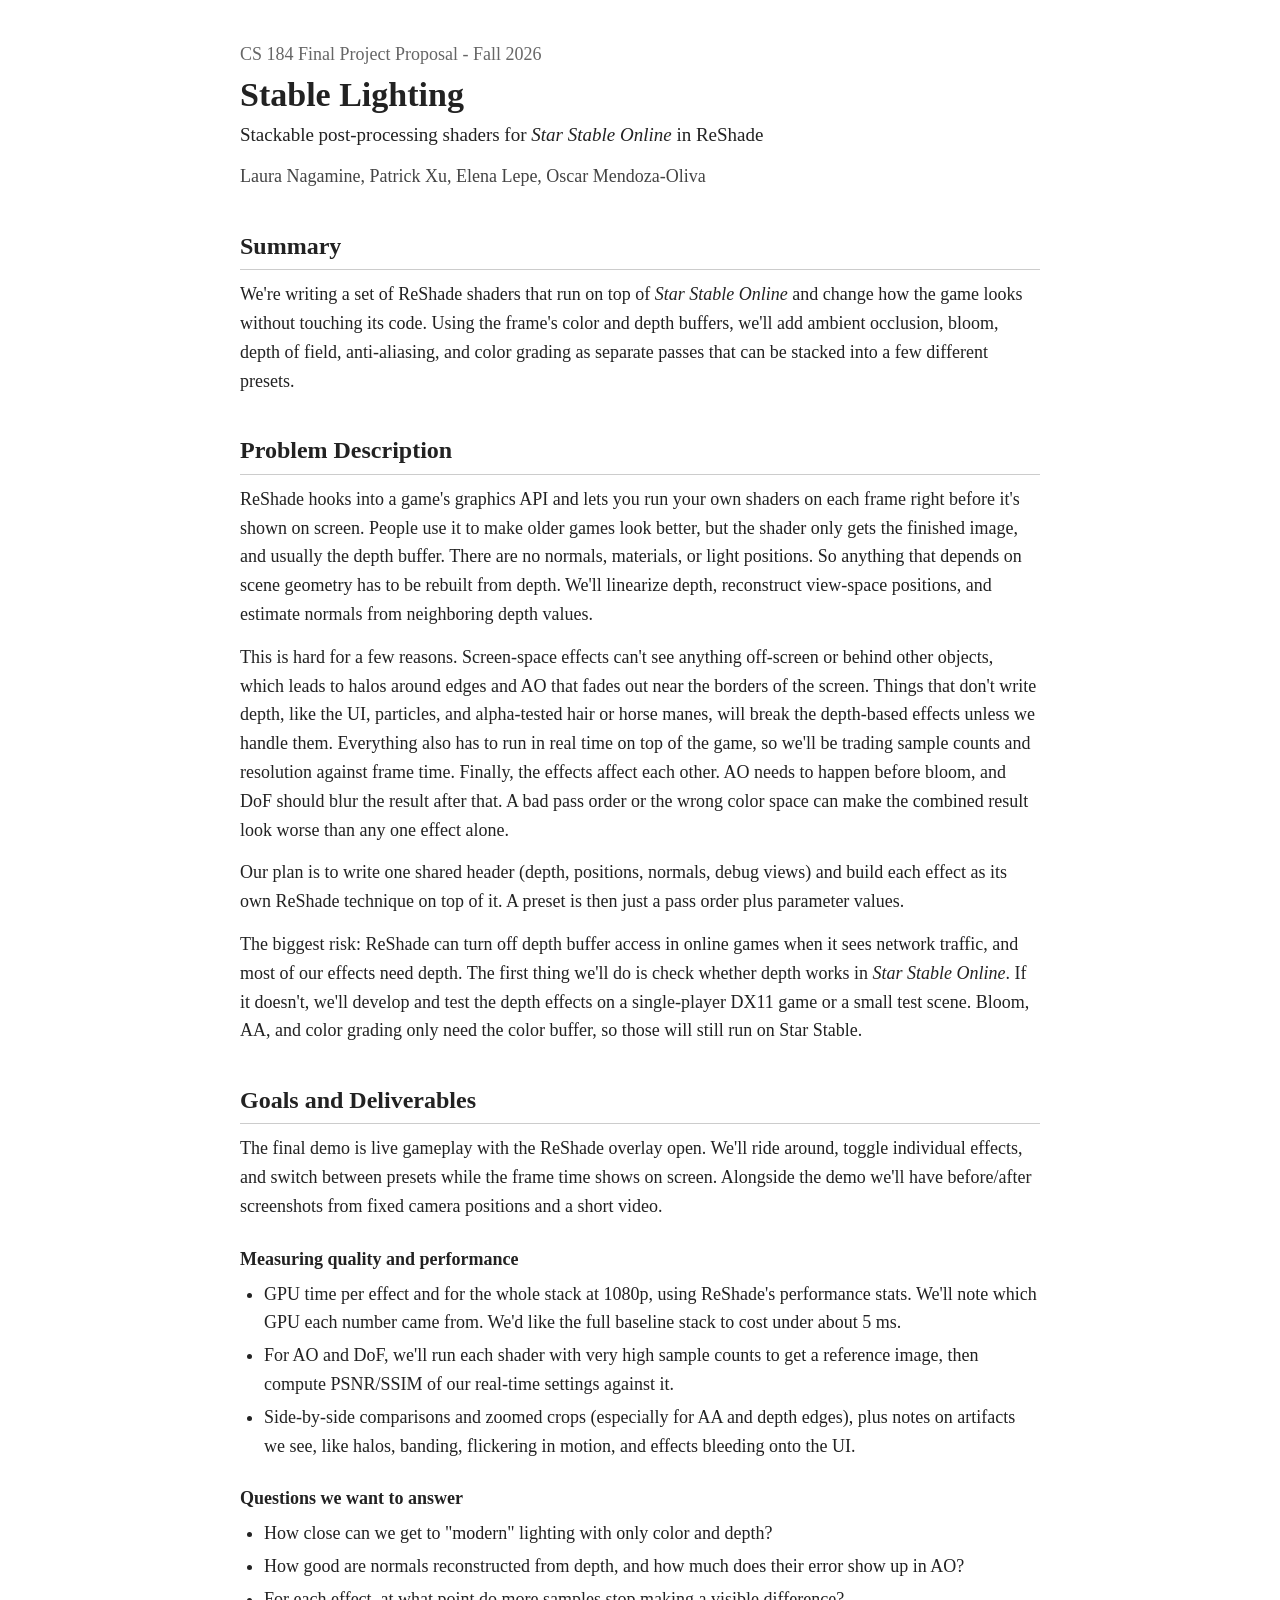
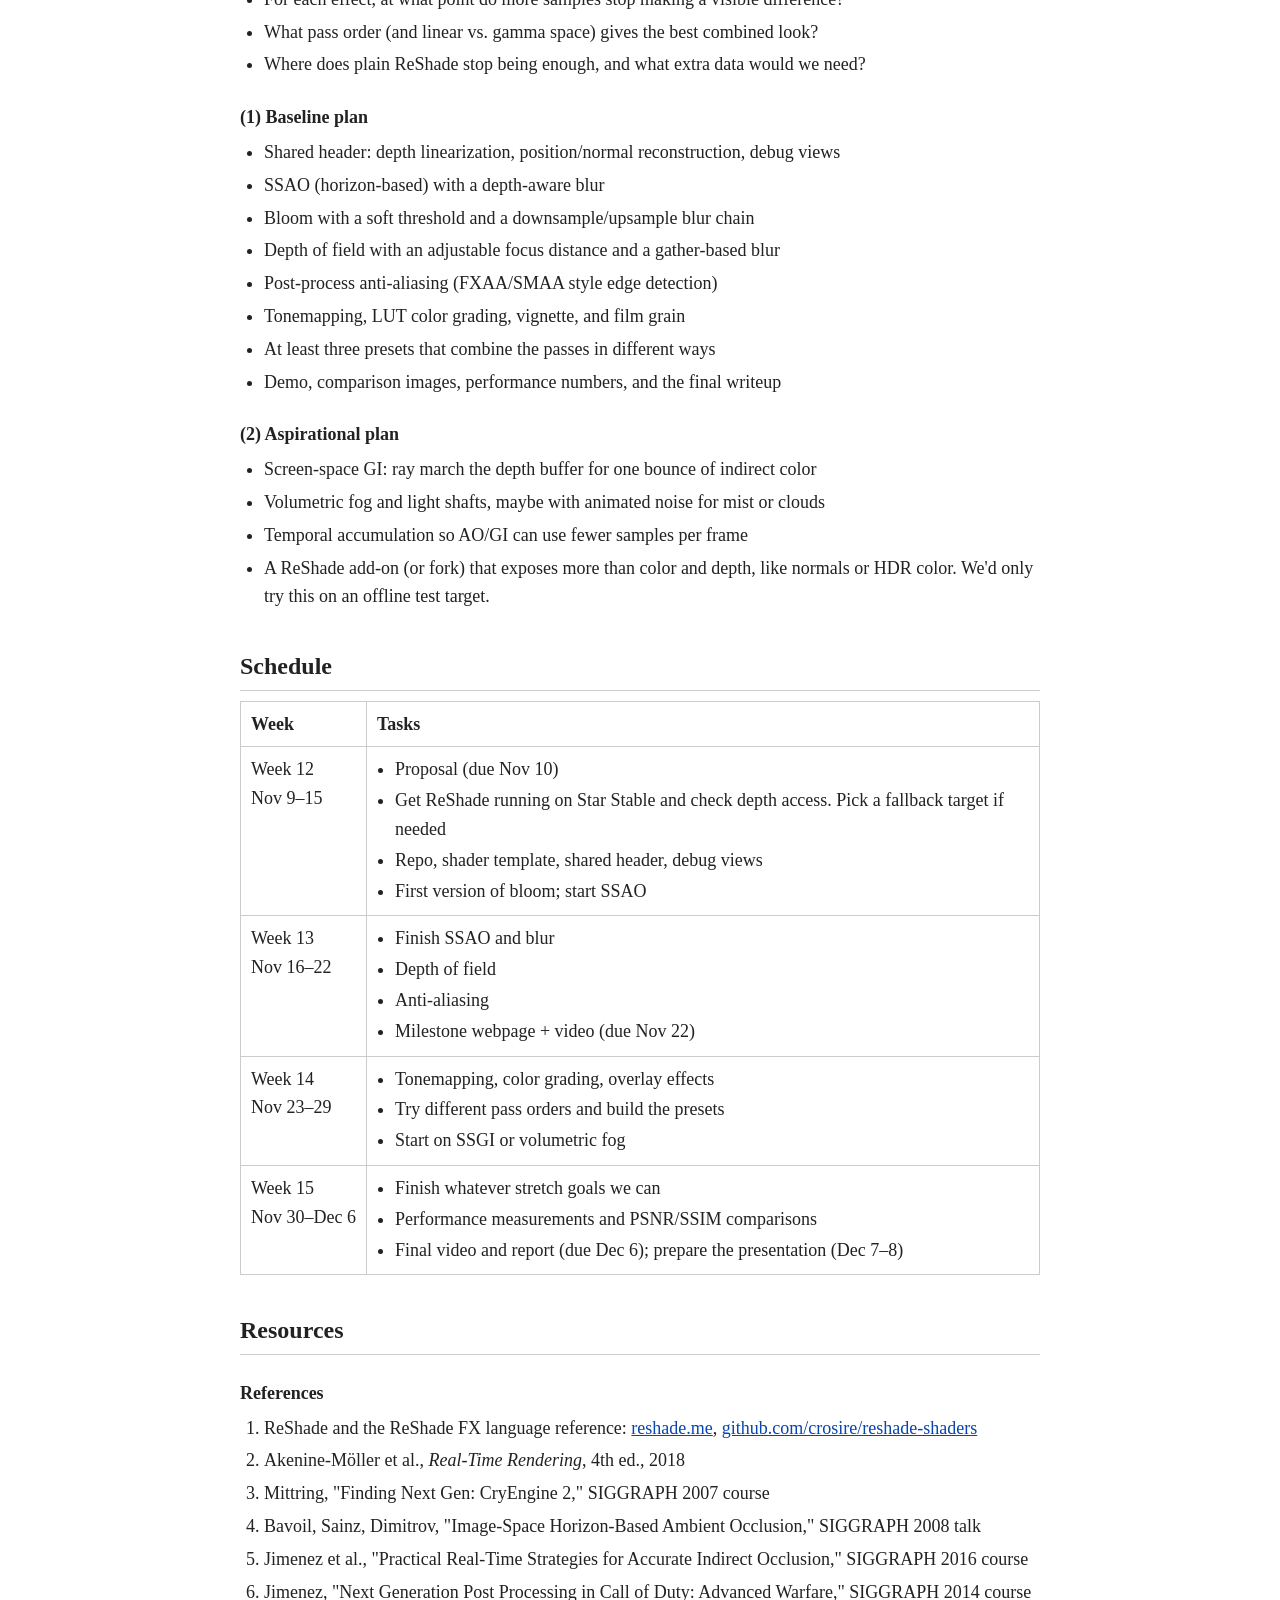
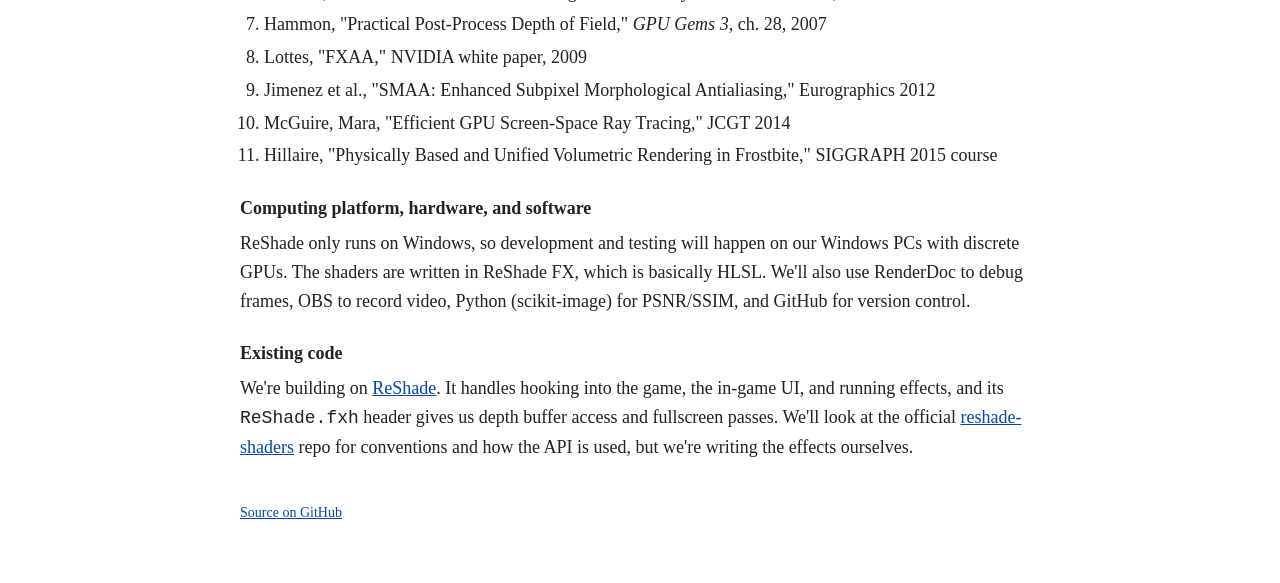
==== index.html @ 82428695 "fix: schedule" ====
<!DOCTYPE html>
<html lang="en">
  <head>
    <meta charset="utf-8" />
    <meta name="viewport" content="width=device-width, initial-scale=1" />
    <meta name="description" content="CS 184 final project proposal: post-processing shaders for Star Stable Online in ReShade." />
    <title>Stable Lighting · CS 184 Final Project Proposal</title>
    <link rel="stylesheet" href="css/style.css" />
  </head>
  <body>
    <div class="page">
      <header>
        <p class="course">CS 184 Final Project Proposal - Fall 2026</p>
        <h1>Stable Lighting</h1>
        <p class="full-title">Stackable post-processing shaders for <em>Star Stable Online</em> in ReShade</p>
        <p class="team">Laura Nagamine, Patrick Xu, Elena Lepe, Oscar Mendoza-Oliva</p>
      </header>

      <main>
        <h2 id="summary">Summary</h2>
        <p>
          We're writing a set of ReShade shaders that run on top of <em>Star Stable Online</em>
          and change how the game looks without touching its code. Using the frame's color and depth
          buffers, we'll add ambient occlusion, bloom, depth of field, anti-aliasing, and color
          grading as separate passes that can be stacked into a few different presets.
        </p>

        <h2 id="problem">Problem Description</h2>
        <p>
          ReShade hooks into a game's graphics API and lets you run your own shaders on each frame
          right before it's shown on screen. People use it to make older games look better, but
          the shader only gets the finished image, and usually the depth buffer. There are no normals,
          materials, or light positions. So anything that depends on scene geometry has to be
          rebuilt from depth. We'll linearize depth, reconstruct view-space positions, and
          estimate normals from neighboring depth values.
        </p>
        <p>
          This is hard for a few reasons. Screen-space effects can't see anything off-screen or
          behind other objects, which leads to halos around edges and AO that fades out near
          the borders of the screen. Things that don't write depth, like the UI, particles, and
          alpha-tested hair or horse manes, will break the depth-based effects unless we handle them.
          Everything also has to run in real time on top of the game, so we'll be trading sample
          counts and resolution against frame time. Finally, the effects affect each other. AO needs
          to happen before bloom, and DoF should blur the result after that. A bad pass order or
          the wrong color space can make the combined result look worse than any one effect alone.
        </p>
        <p>
          Our plan is to write one shared header (depth, positions, normals, debug views) and build
          each effect as its own ReShade technique on top of it. A preset is then just a pass
          order plus parameter values.
        </p>
        <p>
          The biggest risk: ReShade can turn off depth buffer access in online games when it sees
          network traffic, and most of our effects need depth. The first thing we'll do is check
          whether depth works in <em>Star Stable Online</em>. If it doesn't, we'll develop and test the
          depth effects on a single-player DX11 game or a small test scene. Bloom, AA, and color
          grading only need the color buffer, so those will still run on Star Stable.
        </p>

        <h2 id="goals">Goals and Deliverables</h2>
        <p>
          The final demo is live gameplay with the ReShade overlay open. We'll ride around, toggle
          individual effects, and switch between presets while the frame time shows on screen.
          Alongside the demo we'll have before/after screenshots from fixed camera positions and a
          short video.
        </p>

        <h3>Measuring quality and performance</h3>
        <ul>
          <li>
            GPU time per effect and for the whole stack at 1080p, using ReShade's performance
            stats. We'll note which GPU each number came from. We'd like the full baseline stack
            to cost under about 5 ms.
          </li>
          <li>
            For AO and DoF, we'll run each shader with very high sample counts to get a reference
            image, then compute PSNR/SSIM of our real-time settings against it.
          </li>
          <li>
            Side-by-side comparisons and zoomed crops (especially for AA and depth edges), plus
            notes on artifacts we see, like halos, banding, flickering in motion, and effects
            bleeding onto the UI.
          </li>
        </ul>

        <h3>Questions we want to answer</h3>
        <ul>
          <li>How close can we get to "modern" lighting with only color and depth?</li>
          <li>How good are normals reconstructed from depth, and how much does their error show up in AO?</li>
          <li>For each effect, at what point do more samples stop making a visible difference?</li>
          <li>What pass order (and linear vs. gamma space) gives the best combined look?</li>
          <li>Where does plain ReShade stop being enough, and what extra data would we need?</li>
        </ul>

        <h3>(1) Baseline plan</h3>
        <ul>
          <li>Shared header: depth linearization, position/normal reconstruction, debug views</li>
          <li>SSAO (horizon-based) with a depth-aware blur</li>
          <li>Bloom with a soft threshold and a downsample/upsample blur chain</li>
          <li>Depth of field with an adjustable focus distance and a gather-based blur</li>
          <li>Post-process anti-aliasing (FXAA/SMAA style edge detection)</li>
          <li>Tonemapping, LUT color grading, vignette, and film grain</li>
          <li>At least three presets that combine the passes in different ways</li>
          <li>Demo, comparison images, performance numbers, and the final writeup</li>
        </ul>

        <h3>(2) Aspirational plan</h3>
        <ul>
          <li>Screen-space GI: ray march the depth buffer for one bounce of indirect color</li>
          <li>Volumetric fog and light shafts, maybe with animated noise for mist or clouds</li>
          <li>Temporal accumulation so AO/GI can use fewer samples per frame</li>
          <li>
            A ReShade add-on (or fork) that exposes more than color and depth, like normals or HDR
            color. We'd only try this on an offline test target.
          </li>
        </ul>

        <h2 id="schedule">Schedule</h2>
        <table>
          <thead>
            <tr>
              <th>Week</th>
              <th>Tasks</th>
            </tr>
          </thead>
          <tbody>
            <tr>
              <td>Week 12<br />Nov 9–15</td>
              <td>
                <ul>
                  <li>Proposal (due Nov 10)</li>
                  <li>Get ReShade running on Star Stable and check depth access. Pick a fallback target if needed</li>
                  <li>Repo, shader template, shared header, debug views</li>
                  <li>First version of bloom; start SSAO</li>
                </ul>
              </td>
            </tr>
            <tr>
              <td>Week 13<br />Nov 16–22</td>
              <td>
                <ul>
                  <li>Finish SSAO and blur</li>
                  <li>Depth of field</li>
                  <li>Anti-aliasing</li>
                  <li>Milestone webpage + video (due Nov 22)</li>
                </ul>
              </td>
            </tr>
            <tr>
              <td>Week 14<br />Nov 23–29</td>
              <td>
                <ul>
                  <li>Tonemapping, color grading, overlay effects</li>
                  <li>Try different pass orders and build the presets</li>
                  <li>Start on SSGI or volumetric fog</li>
                </ul>
              </td>
            </tr>
            <tr>
              <td>Week 15<br />Nov 30–Dec 6</td>
              <td>
                <ul>
                  <li>Finish whatever stretch goals we can</li>
                  <li>Performance measurements and PSNR/SSIM comparisons</li>
                  <li>Final video and report (due Dec 6); prepare the presentation (Dec 7–8)</li>
                </ul>
              </td>
            </tr>
          </tbody>
        </table>

        <h2 id="resources">Resources</h2>

        <h3>References</h3>
        <ol class="references">
          <li>
            ReShade and the ReShade FX language reference:
            <a href="https://reshade.me">reshade.me</a>,
            <a href="https://github.com/crosire/reshade-shaders/blob/slim/REFERENCE.md">github.com/crosire/reshade-shaders</a>
          </li>
          <li>Akenine-Möller et al., <em>Real-Time Rendering</em>, 4th ed., 2018</li>
          <li>Mittring, "Finding Next Gen: CryEngine 2," SIGGRAPH 2007 course</li>
          <li>Bavoil, Sainz, Dimitrov, "Image-Space Horizon-Based Ambient Occlusion," SIGGRAPH 2008 talk</li>
          <li>Jimenez et al., "Practical Real-Time Strategies for Accurate Indirect Occlusion," SIGGRAPH 2016 course</li>
          <li>Jimenez, "Next Generation Post Processing in Call of Duty: Advanced Warfare," SIGGRAPH 2014 course</li>
          <li>Hammon, "Practical Post-Process Depth of Field," <em>GPU Gems 3</em>, ch. 28, 2007</li>
          <li>Lottes, "FXAA," NVIDIA white paper, 2009</li>
          <li>Jimenez et al., "SMAA: Enhanced Subpixel Morphological Antialiasing," Eurographics 2012</li>
          <li>McGuire, Mara, "Efficient GPU Screen-Space Ray Tracing," JCGT 2014</li>
          <li>Hillaire, "Physically Based and Unified Volumetric Rendering in Frostbite," SIGGRAPH 2015 course</li>
        </ol>

        <h3>Computing platform, hardware, and software</h3>
        <p>
          ReShade only runs on Windows, so development and testing will happen on our Windows
          PCs with discrete GPUs. The shaders are written in ReShade FX, which is basically
          HLSL. We'll also use RenderDoc to debug frames, OBS to record video, Python
          (scikit-image) for PSNR/SSIM, and GitHub for version control.
        </p>

        <h3>Existing code</h3>
        <p>
          We're building on <a href="https://github.com/crosire/reshade">ReShade</a>. It handles
          hooking into the game, the in-game UI, and running effects, and its
          <code>ReShade.fxh</code> header gives us depth buffer access and fullscreen passes. We'll
          look at the official <a href="https://github.com/crosire/reshade-shaders">reshade-shaders</a>
          repo for conventions and how the API is used, but we're writing the effects ourselves.
        </p>
      </main>

      <footer>
        <a href="https://github.com/paxin1/cs184-final-project">Source on GitHub</a>
      </footer>
    </div>
  </body>
</html>
---- css/style.css ----
body {
  margin: 0;
  background: #fff;
  color: #222;
  font-family: "Times New Roman", Times, "Liberation Serif", serif;
  font-size: 18px;
  line-height: 1.6;
}

.page {
  max-width: 800px;
  margin: 0 auto;
  padding: 40px 20px 60px;
}

a {
  color: #0645ad;
}

header {
  margin-bottom: 10px;
}

.course {
  margin: 0;
  color: #666;
}

h1 {
  margin: 6px 0 0;
  font-size: 34px;
  line-height: 1.2;
}

.full-title {
  margin: 4px 0 0;
  font-size: 19px;
}

.team {
  margin: 12px 0 0;
  color: #444;
}

h2 {
  margin: 36px 0 10px;
  padding-bottom: 4px;
  border-bottom: 1px solid #ccc;
  font-size: 24px;
}

h3 {
  margin: 24px 0 6px;
  font-size: 18px;
}

p {
  margin: 0 0 14px;
}

ul,
ol {
  margin: 0 0 14px;
  padding-left: 24px;
}

li {
  margin-bottom: 4px;
}

table {
  width: 100%;
  border-collapse: collapse;
  background: #fff;
}

th,
td {
  text-align: left;
  vertical-align: top;
  padding: 8px 10px;
  border: 1px solid #ccc;
  background: #fff;
}

td:first-child {
  white-space: nowrap;
}

td ul {
  margin: 0;
  padding-left: 18px;
}

td li {
  margin-bottom: 2px;
}

footer {
  margin-top: 40px;
  font-size: 14px;
}

@media print {
  .page {
    padding: 0;
    max-width: none;
  }

  h2 {
    break-after: avoid;
  }

  tr {
    break-inside: avoid;
  }
}
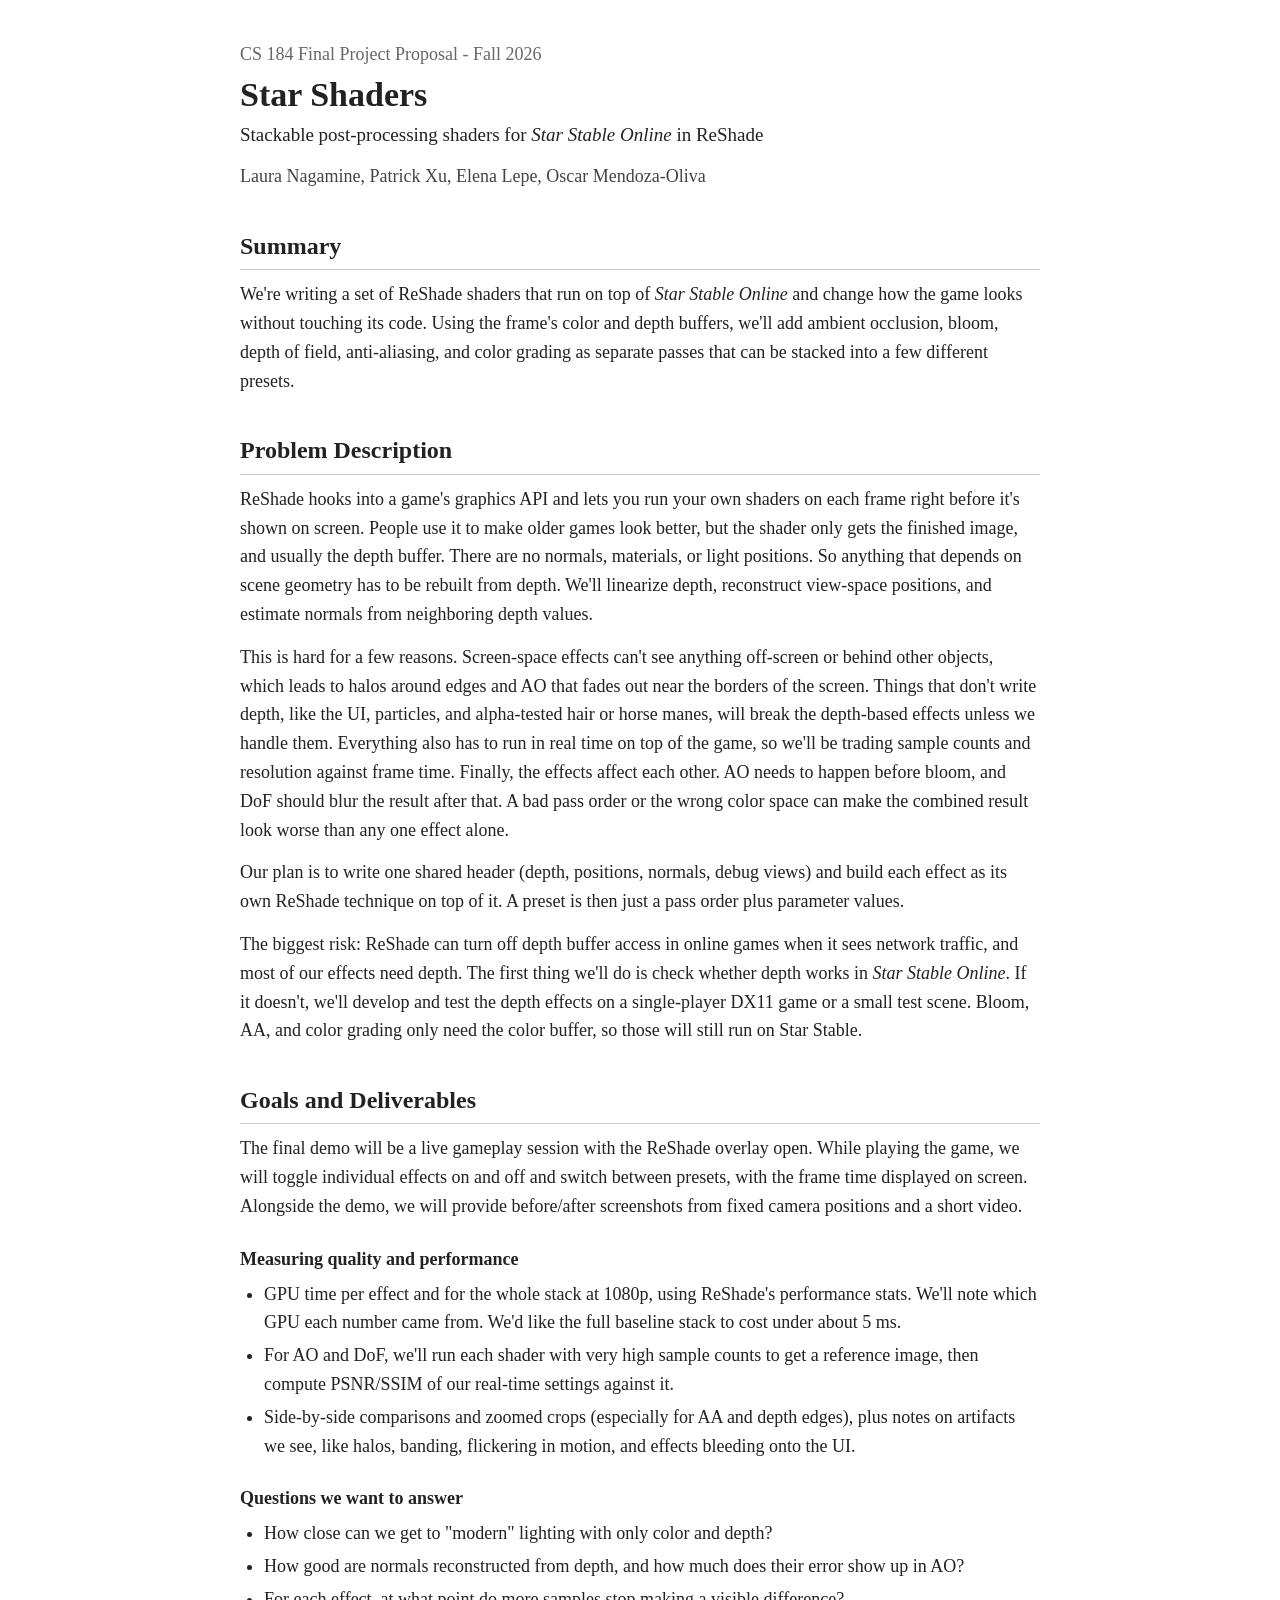
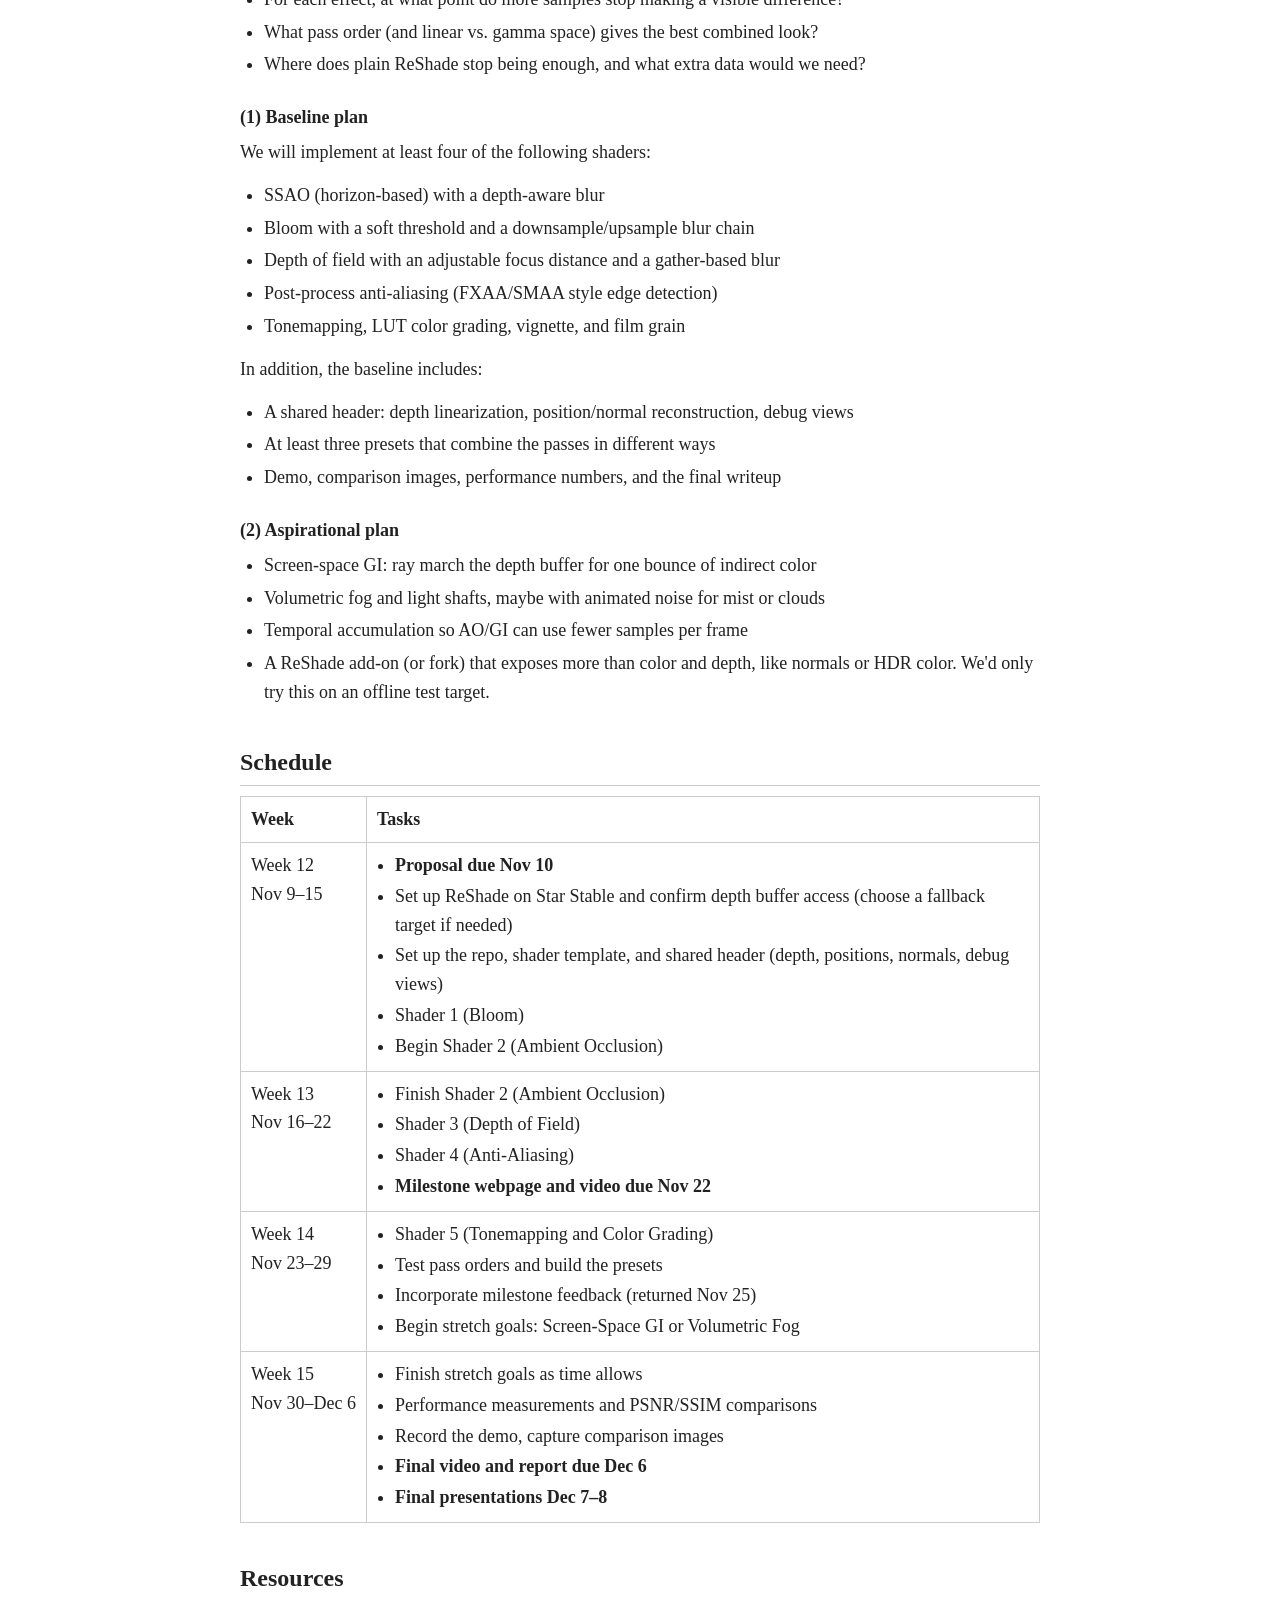
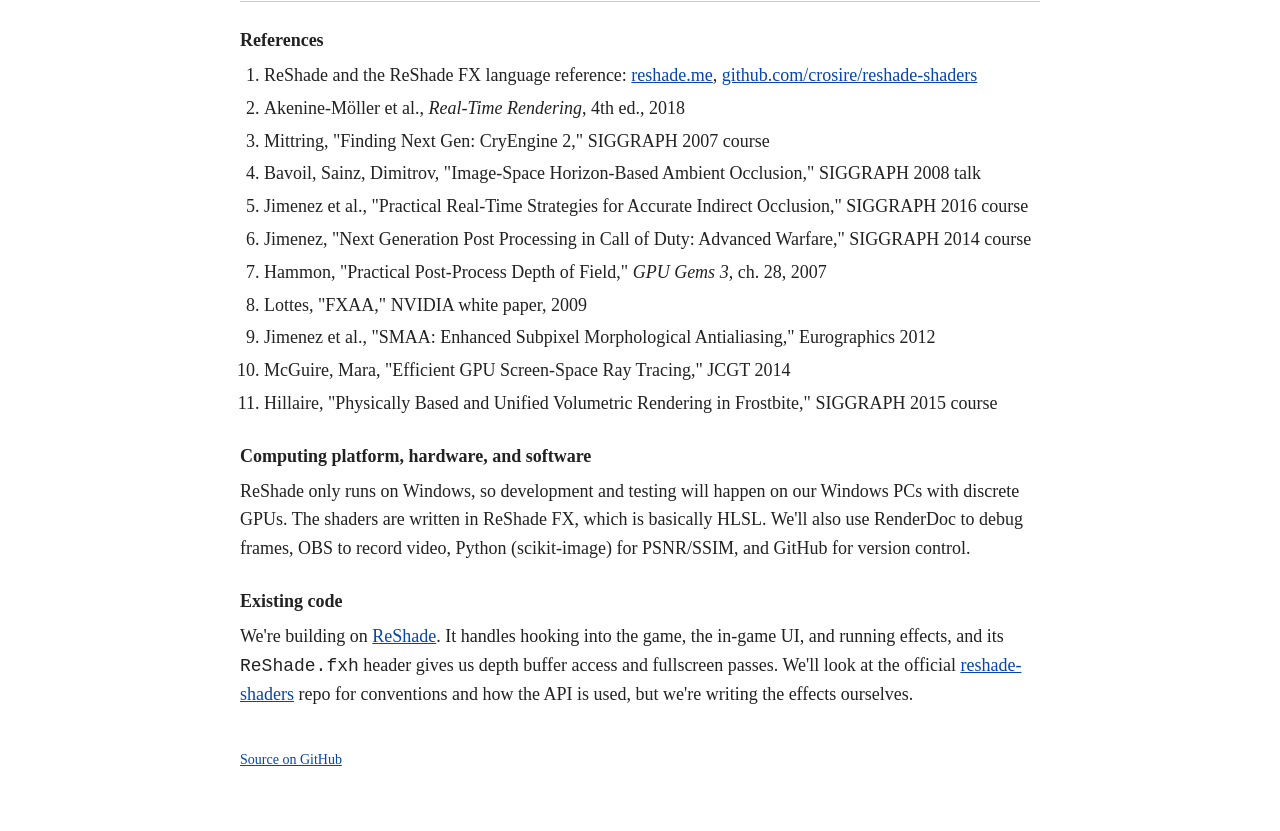
==== commit ee09cfc5: "fix: write up" ====
--- a/index.html
+++ b/index.html
@@ -4,14 +4,14 @@
     <meta charset="utf-8" />
     <meta name="viewport" content="width=device-width, initial-scale=1" />
     <meta name="description" content="CS 184 final project proposal: post-processing shaders for Star Stable Online in ReShade." />
-    <title>Stable Lighting · CS 184 Final Project Proposal</title>
+    <title>Star Shaders · CS 184 Final Project Proposal</title>
     <link rel="stylesheet" href="css/style.css" />
   </head>
   <body>
     <div class="page">
       <header>
         <p class="course">CS 184 Final Project Proposal - Fall 2026</p>
-        <h1>Stable Lighting</h1>
+        <h1>Star Shaders</h1>
         <p class="full-title">Stackable post-processing shaders for <em>Star Stable Online</em> in ReShade</p>
         <p class="team">Laura Nagamine, Patrick Xu, Elena Lepe, Oscar Mendoza-Oliva</p>
       </header>
@@ -59,10 +59,11 @@
 
         <h2 id="goals">Goals and Deliverables</h2>
         <p>
-          The final demo is live gameplay with the ReShade overlay open. We'll ride around, toggle
-          individual effects, and switch between presets while the frame time shows on screen.
-          Alongside the demo we'll have before/after screenshots from fixed camera positions and a
-          short video.
+          The final demo will be a live gameplay session with the ReShade overlay open. While
+          playing the game, we will toggle individual effects on and off and switch between
+          presets, with the frame time displayed on screen.
+          Alongside the demo, we will provide before/after screenshots from fixed camera positions
+          and a short video.
         </p>
 
         <h3>Measuring quality and performance</h3>
@@ -93,13 +94,17 @@
         </ul>
 
         <h3>(1) Baseline plan</h3>
-        <ul>
-          <li>Shared header: depth linearization, position/normal reconstruction, debug views</li>
+        <p>We will implement at least four of the following shaders:</p>
+        <ul>
           <li>SSAO (horizon-based) with a depth-aware blur</li>
           <li>Bloom with a soft threshold and a downsample/upsample blur chain</li>
           <li>Depth of field with an adjustable focus distance and a gather-based blur</li>
           <li>Post-process anti-aliasing (FXAA/SMAA style edge detection)</li>
           <li>Tonemapping, LUT color grading, vignette, and film grain</li>
+        </ul>
+        <p>In addition, the baseline includes:</p>
+        <ul>
+          <li>A shared header: depth linearization, position/normal reconstruction, debug views</li>
           <li>At least three presets that combine the passes in different ways</li>
           <li>Demo, comparison images, performance numbers, and the final writeup</li>
         </ul>
@@ -128,10 +133,11 @@
               <td>Week 12<br />Nov 9–15</td>
               <td>
                 <ul>
-                  <li>Proposal (due Nov 10)</li>
-                  <li>Get ReShade running on Star Stable and check depth access. Pick a fallback target if needed</li>
-                  <li>Repo, shader template, shared header, debug views</li>
-                  <li>First version of bloom; start SSAO</li>
+                  <li><strong>Proposal due Nov 10</strong></li>
+                  <li>Set up ReShade on Star Stable and confirm depth buffer access (choose a fallback target if needed)</li>
+                  <li>Set up the repo, shader template, and shared header (depth, positions, normals, debug views)</li>
+                  <li>Shader 1 (Bloom)</li>
+                  <li>Begin Shader 2 (Ambient Occlusion)</li>
                 </ul>
               </td>
             </tr>
@@ -139,10 +145,10 @@
               <td>Week 13<br />Nov 16–22</td>
               <td>
                 <ul>
-                  <li>Finish SSAO and blur</li>
-                  <li>Depth of field</li>
-                  <li>Anti-aliasing</li>
-                  <li>Milestone webpage + video (due Nov 22)</li>
+                  <li>Finish Shader 2 (Ambient Occlusion)</li>
+                  <li>Shader 3 (Depth of Field)</li>
+                  <li>Shader 4 (Anti-Aliasing)</li>
+                  <li><strong>Milestone webpage and video due Nov 22</strong></li>
                 </ul>
               </td>
             </tr>
@@ -150,9 +156,10 @@
               <td>Week 14<br />Nov 23–29</td>
               <td>
                 <ul>
-                  <li>Tonemapping, color grading, overlay effects</li>
-                  <li>Try different pass orders and build the presets</li>
-                  <li>Start on SSGI or volumetric fog</li>
+                  <li>Shader 5 (Tonemapping and Color Grading)</li>
+                  <li>Test pass orders and build the presets</li>
+                  <li>Incorporate milestone feedback (returned Nov 25)</li>
+                  <li>Begin stretch goals: Screen-Space GI or Volumetric Fog</li>
                 </ul>
               </td>
             </tr>
@@ -160,9 +167,11 @@
               <td>Week 15<br />Nov 30–Dec 6</td>
               <td>
                 <ul>
-                  <li>Finish whatever stretch goals we can</li>
+                  <li>Finish stretch goals as time allows</li>
                   <li>Performance measurements and PSNR/SSIM comparisons</li>
-                  <li>Final video and report (due Dec 6); prepare the presentation (Dec 7–8)</li>
+                  <li>Record the demo, capture comparison images</li>
+                  <li><strong>Final video and report due Dec 6</strong></li>
+                  <li><strong>Final presentations Dec 7–8</strong></li>
                 </ul>
               </td>
             </tr>
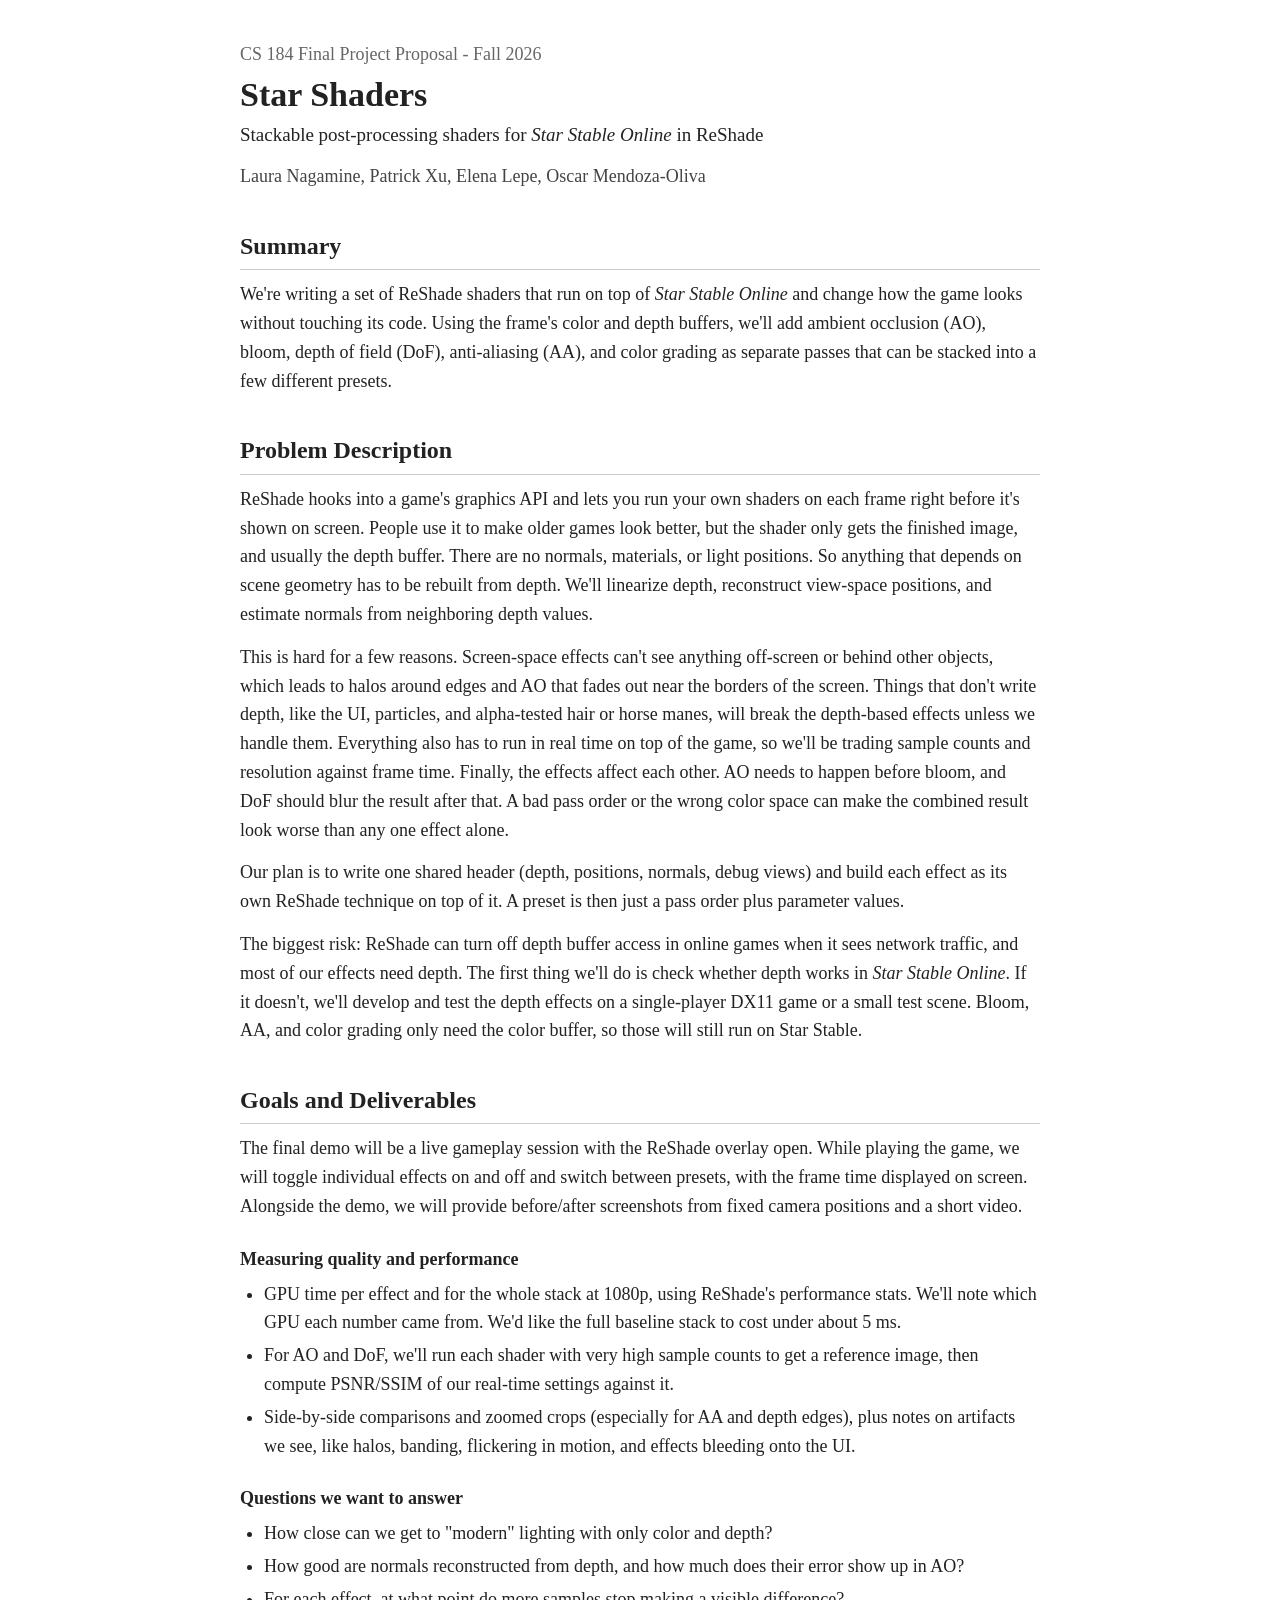
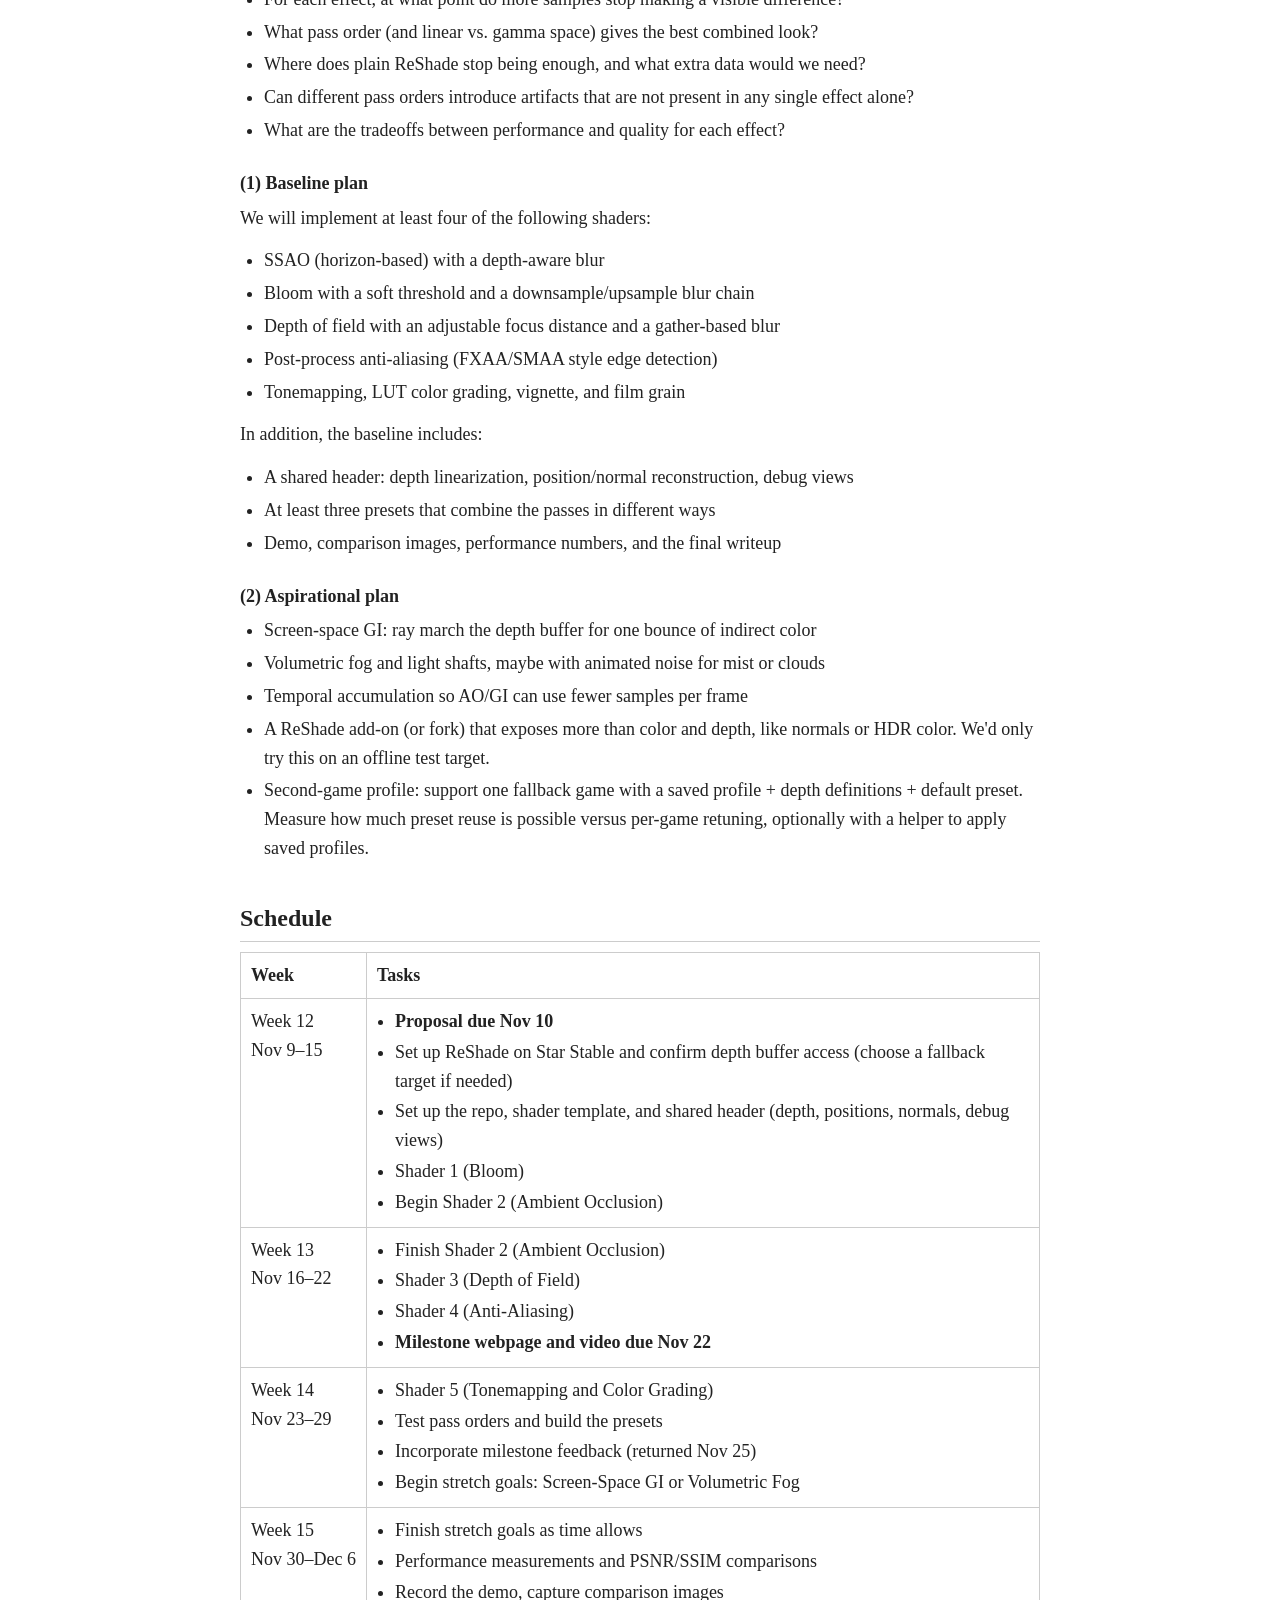
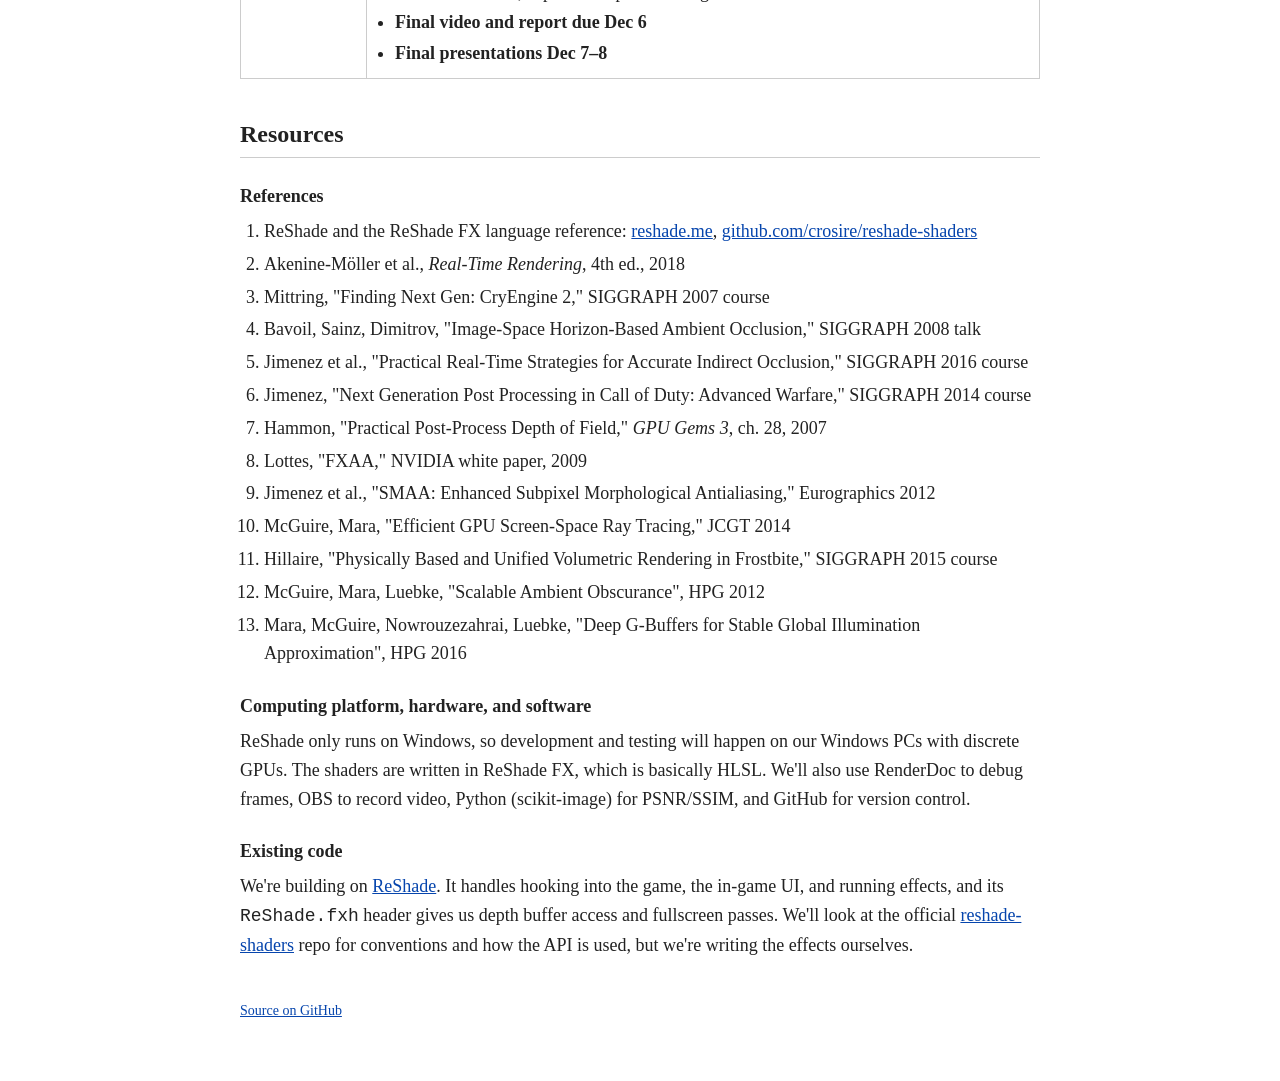
==== commit f7c338f7: "docs: additional questions and references" ====
--- a/index.html
+++ b/index.html
@@ -21,7 +21,7 @@
         <p>
           We're writing a set of ReShade shaders that run on top of <em>Star Stable Online</em>
           and change how the game looks without touching its code. Using the frame's color and depth
-          buffers, we'll add ambient occlusion, bloom, depth of field, anti-aliasing, and color
+          buffers, we'll add ambient occlusion (AO), bloom, depth of field (DoF), anti-aliasing (AA), and color
           grading as separate passes that can be stacked into a few different presets.
         </p>
 
@@ -91,6 +91,8 @@
           <li>For each effect, at what point do more samples stop making a visible difference?</li>
           <li>What pass order (and linear vs. gamma space) gives the best combined look?</li>
           <li>Where does plain ReShade stop being enough, and what extra data would we need?</li>
+          <li>Can different pass orders introduce artifacts that are not present in any single effect alone?</li>
+          <li>What are the tradeoffs between performance and quality for each effect?</li>
         </ul>
 
         <h3>(1) Baseline plan</h3>
@@ -117,6 +119,10 @@
           <li>
             A ReShade add-on (or fork) that exposes more than color and depth, like normals or HDR
             color. We'd only try this on an offline test target.
+          </li>
+          <li>
+            Second-game profile: support one fallback game with a saved profile + depth definitions + default preset. Measure
+            how much preset reuse is possible versus per-game retuning, optionally with a helper to apply saved profiles.
           </li>
         </ul>
 
@@ -197,6 +203,8 @@
           <li>Jimenez et al., "SMAA: Enhanced Subpixel Morphological Antialiasing," Eurographics 2012</li>
           <li>McGuire, Mara, "Efficient GPU Screen-Space Ray Tracing," JCGT 2014</li>
           <li>Hillaire, "Physically Based and Unified Volumetric Rendering in Frostbite," SIGGRAPH 2015 course</li>
+          <li>McGuire, Mara, Luebke, "Scalable Ambient Obscurance", HPG 2012</li>
+          <li>Mara, McGuire, Nowrouzezahrai, Luebke, "Deep G-Buffers for Stable Global Illumination Approximation", HPG 2016</li>
         </ol>
 
         <h3>Computing platform, hardware, and software</h3>
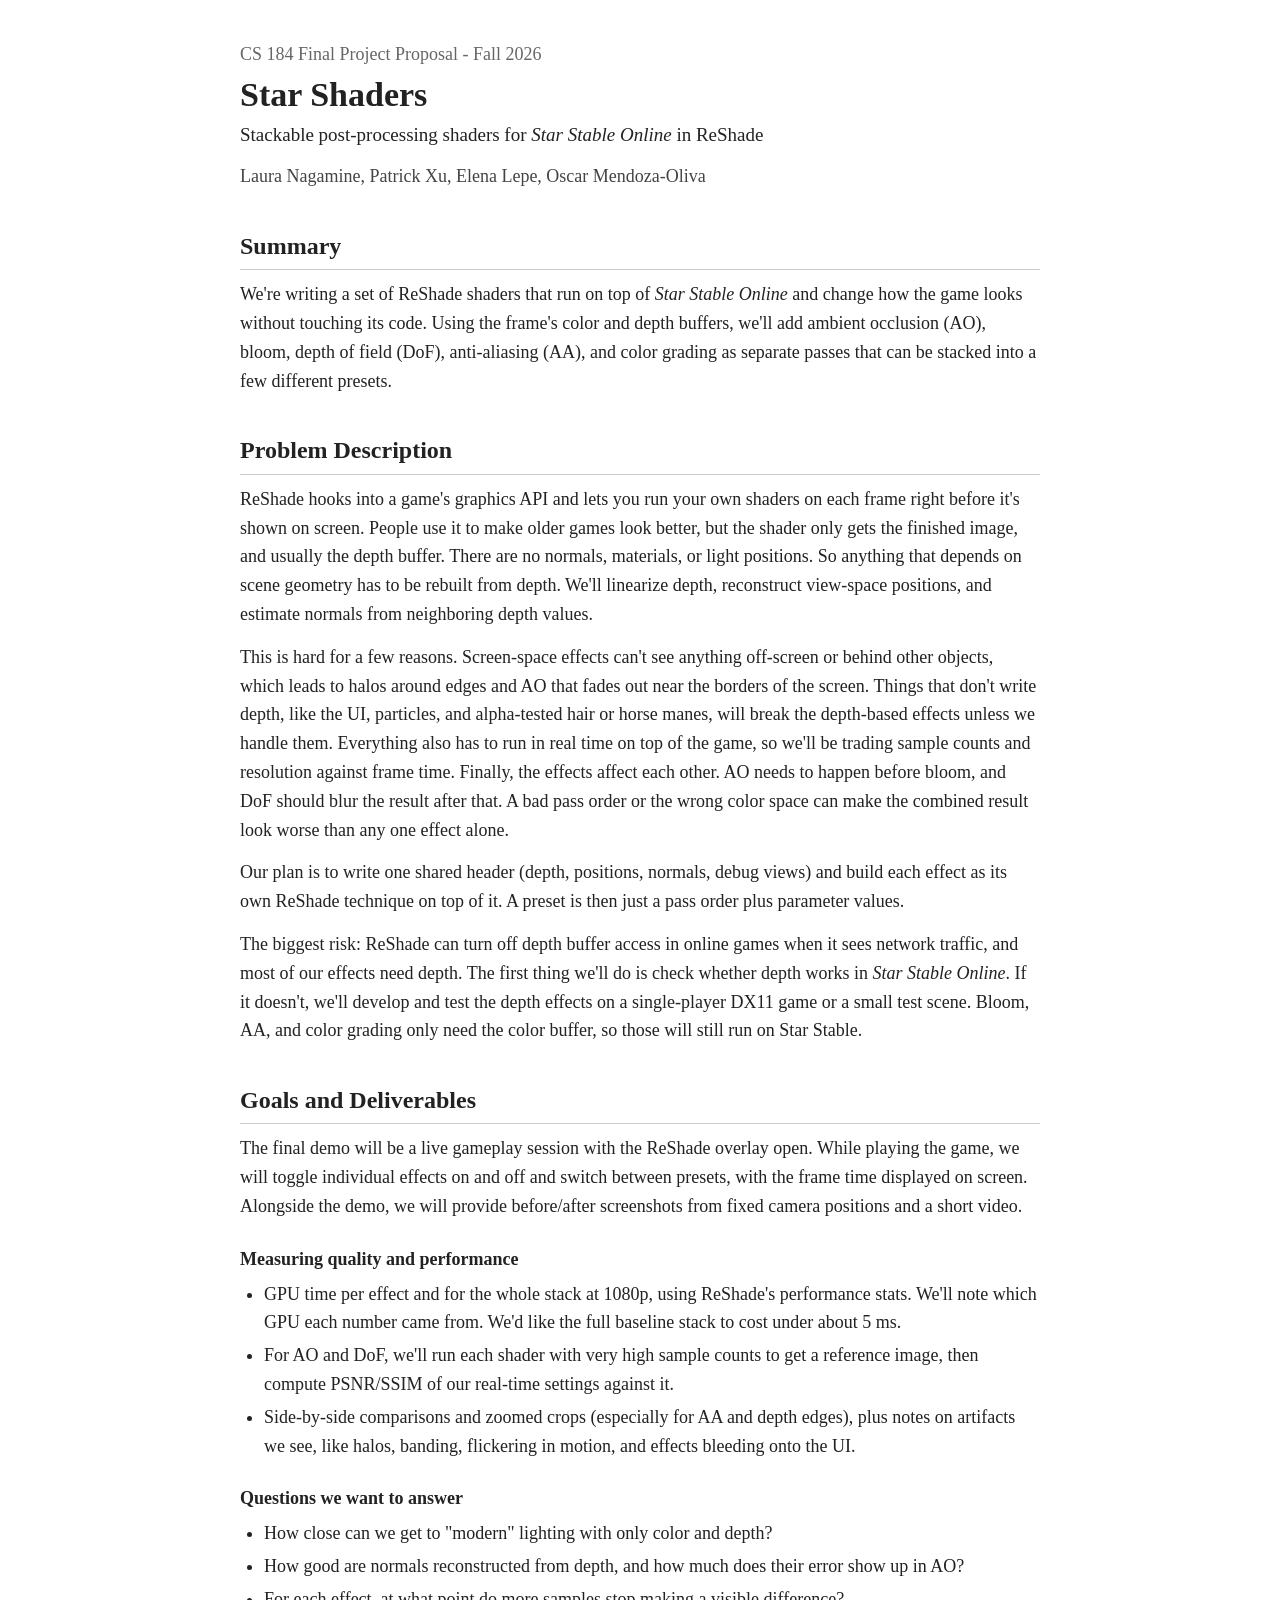
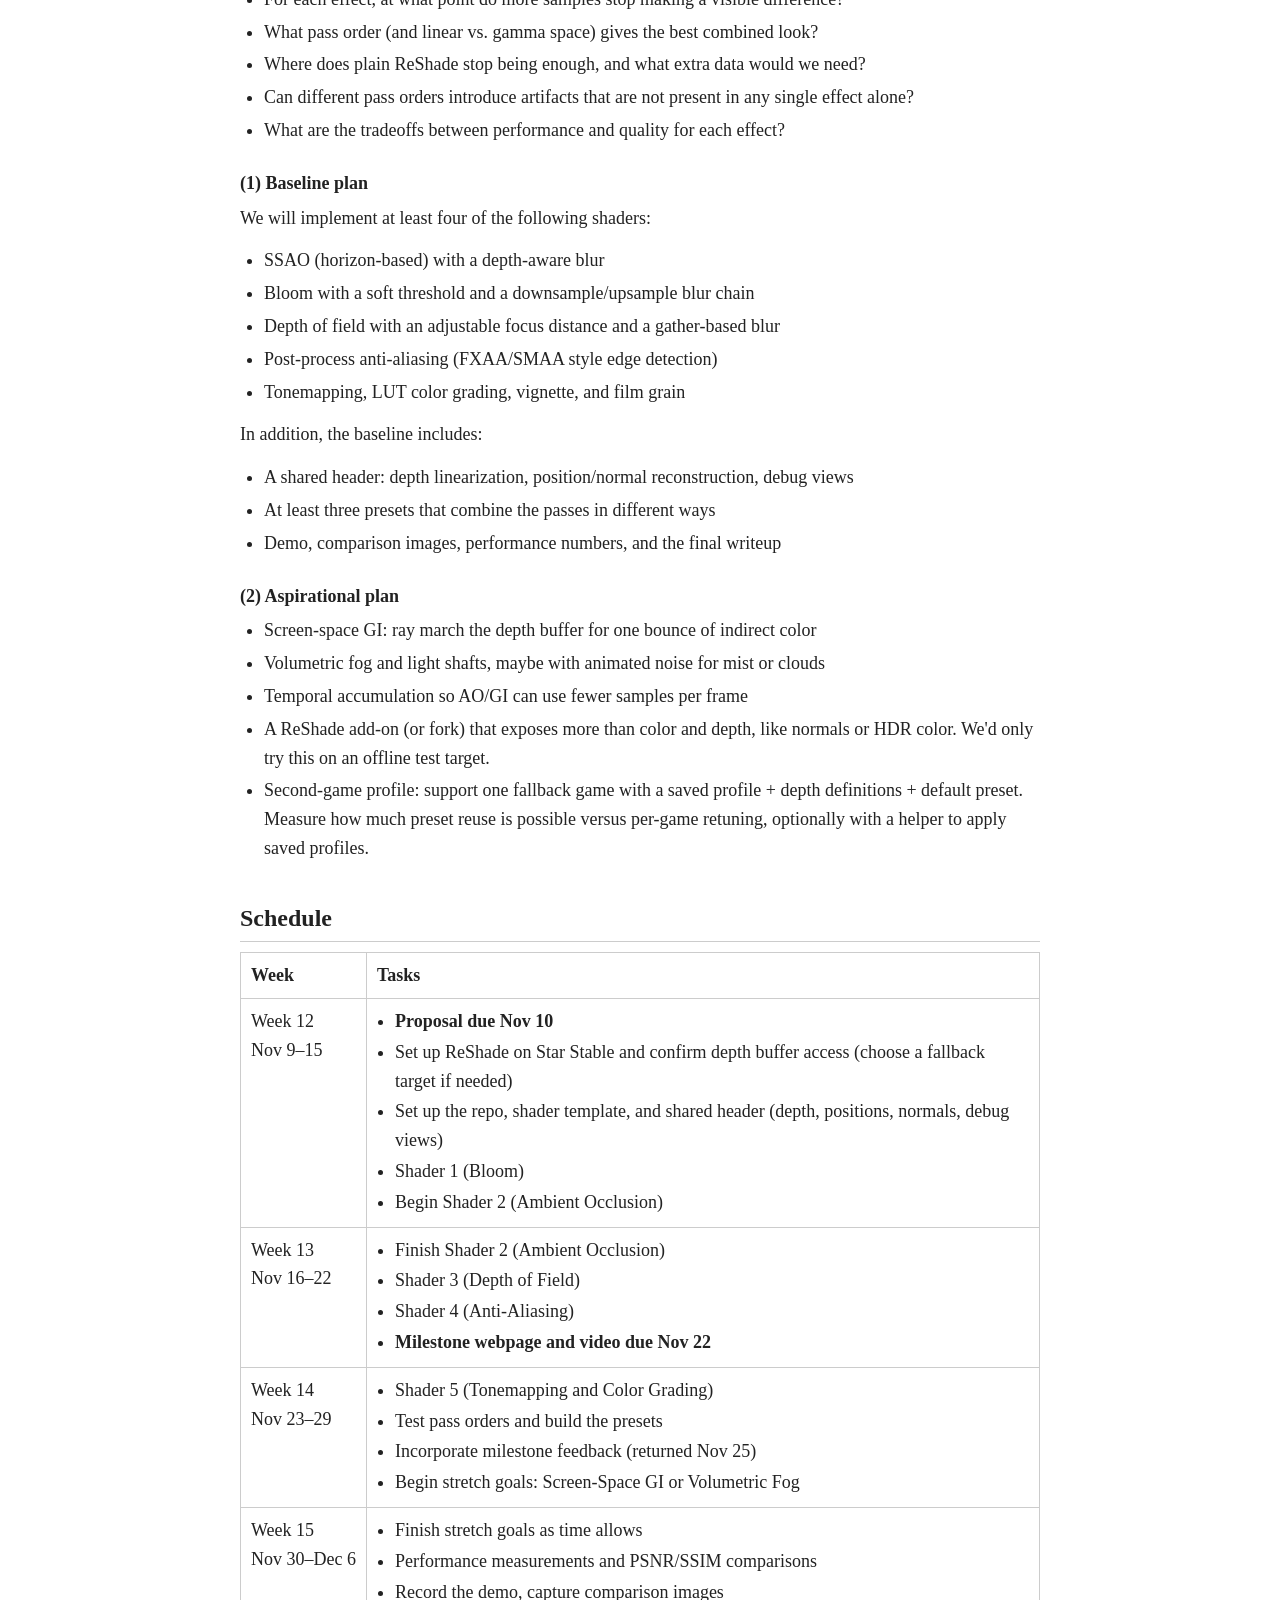
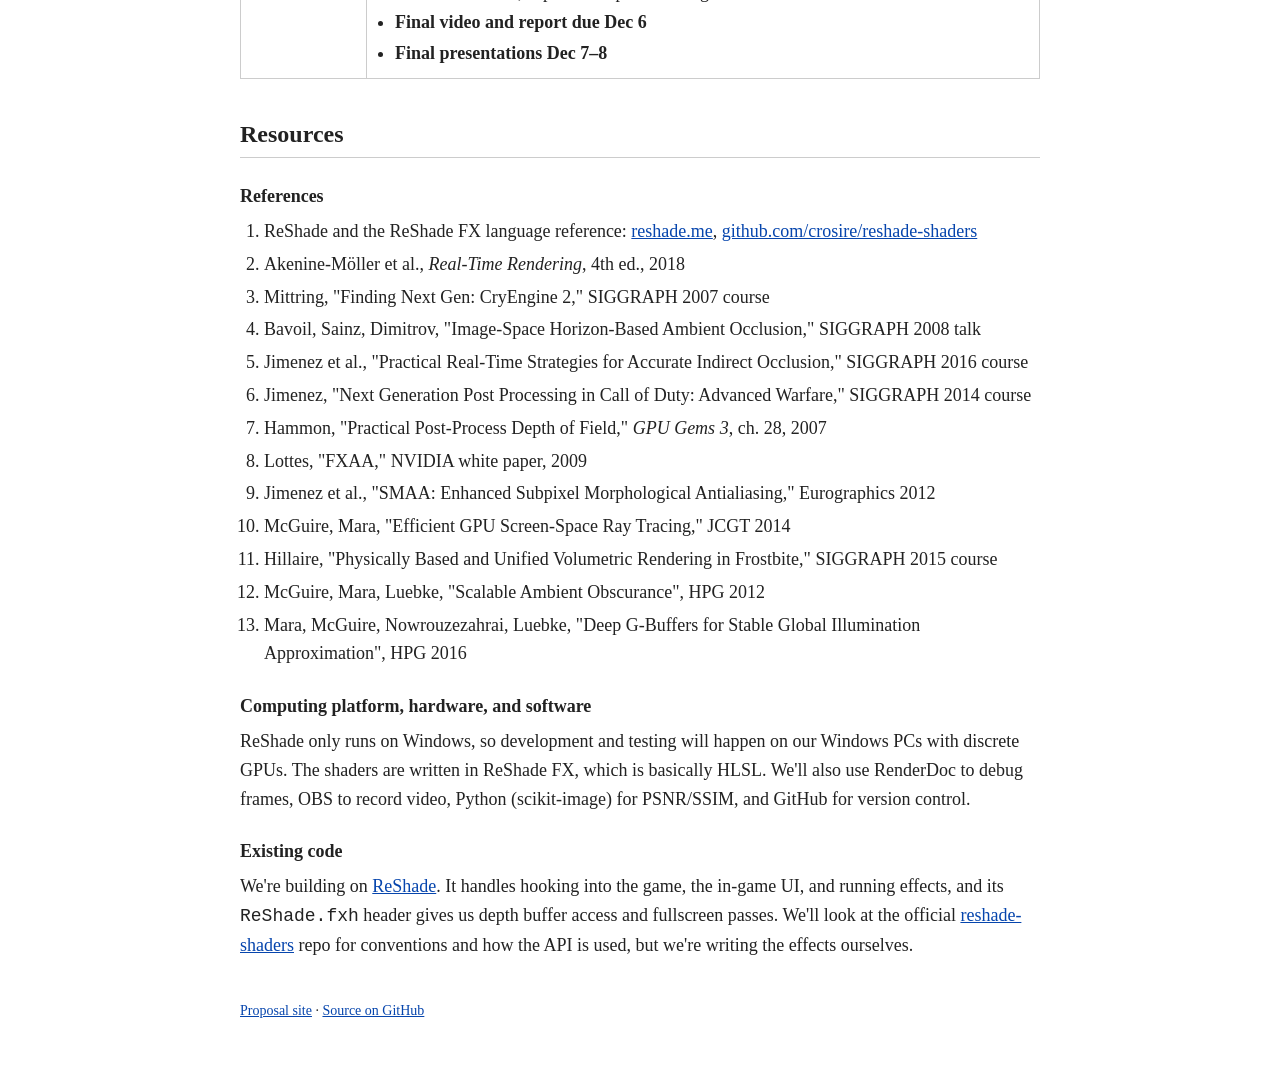
==== commit 8f18bfb3: "docs: add permalink to proposal site" ====
--- a/index.html
+++ b/index.html
@@ -5,6 +5,7 @@
     <meta name="viewport" content="width=device-width, initial-scale=1" />
     <meta name="description" content="CS 184 final project proposal: post-processing shaders for Star Stable Online in ReShade." />
     <title>Star Shaders · CS 184 Final Project Proposal</title>
+    <link rel="canonical" href="https://paxin1.github.io/cs184-final-project/" />
     <link rel="stylesheet" href="css/style.css" />
   </head>
   <body>
@@ -226,6 +227,8 @@
       </main>
 
       <footer>
+        <a href="https://paxin1.github.io/cs184-final-project/">Proposal site</a>
+        ·
         <a href="https://github.com/paxin1/cs184-final-project">Source on GitHub</a>
       </footer>
     </div>
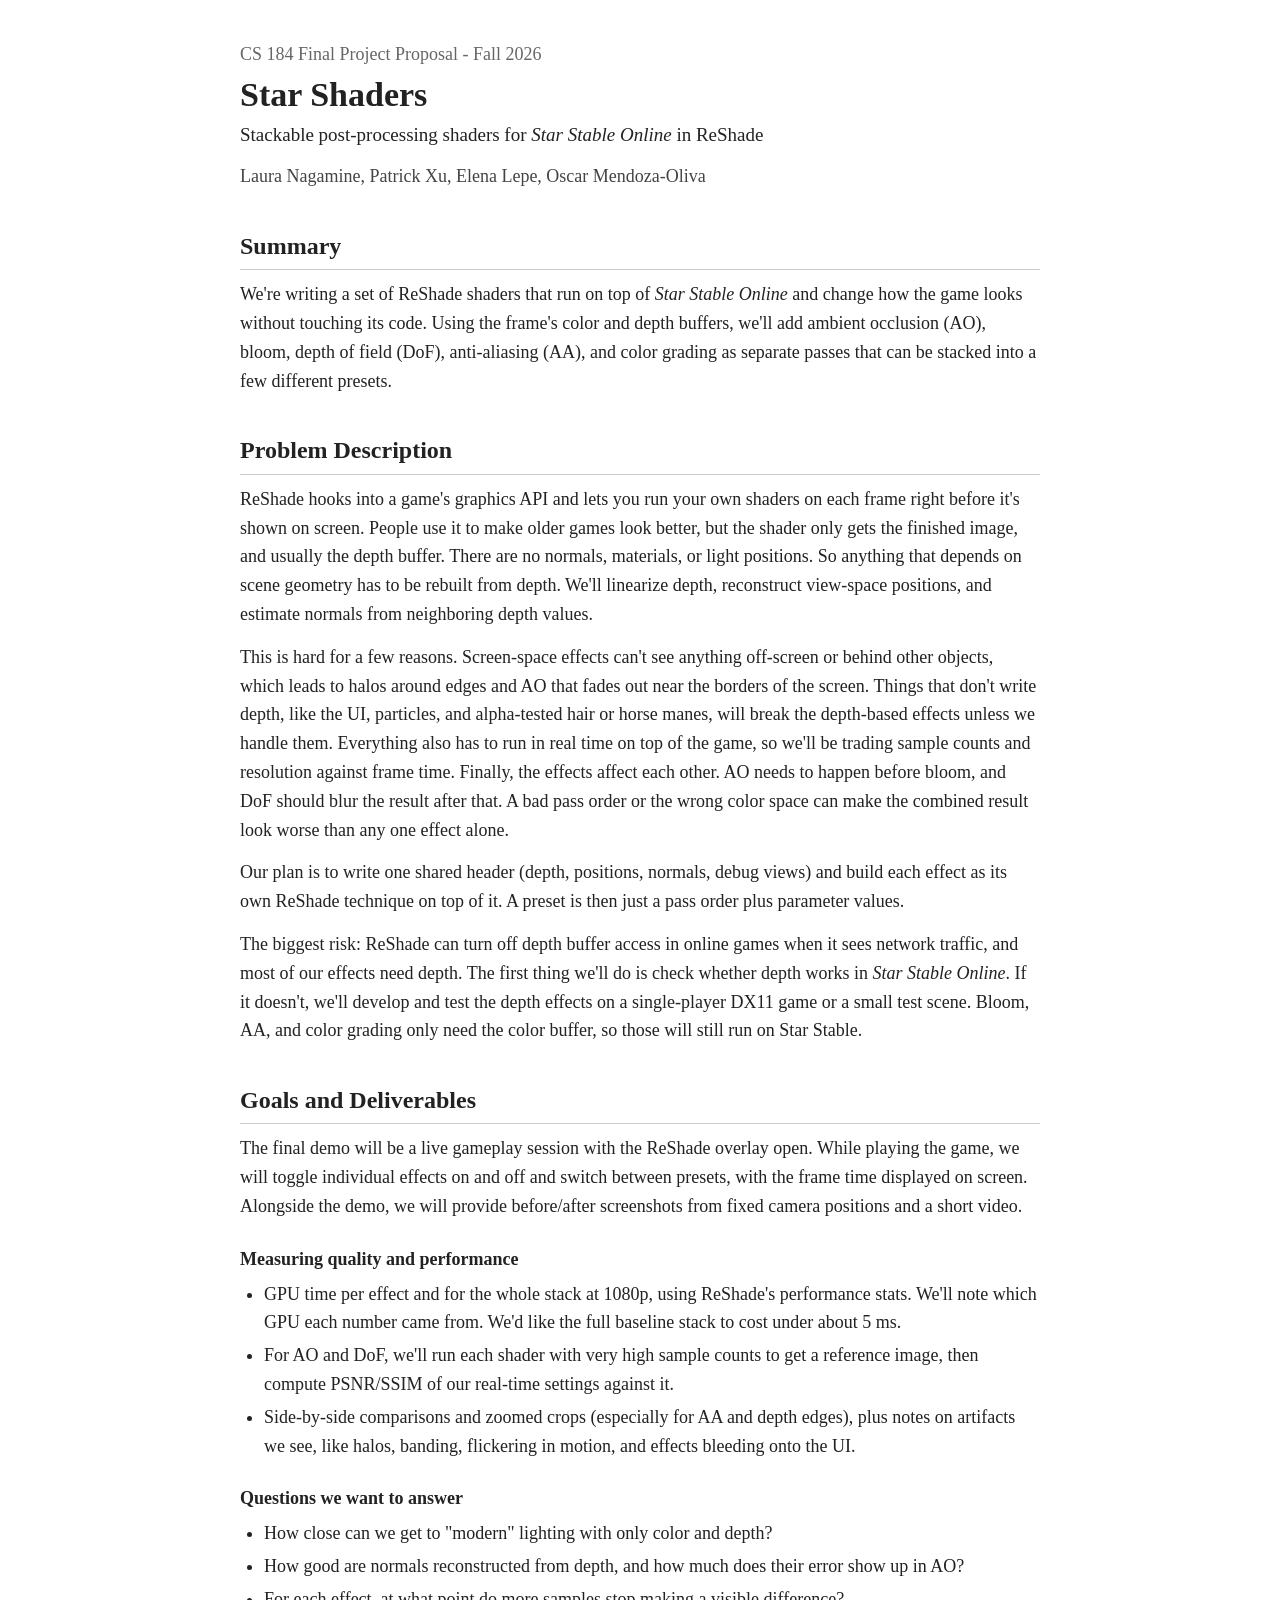
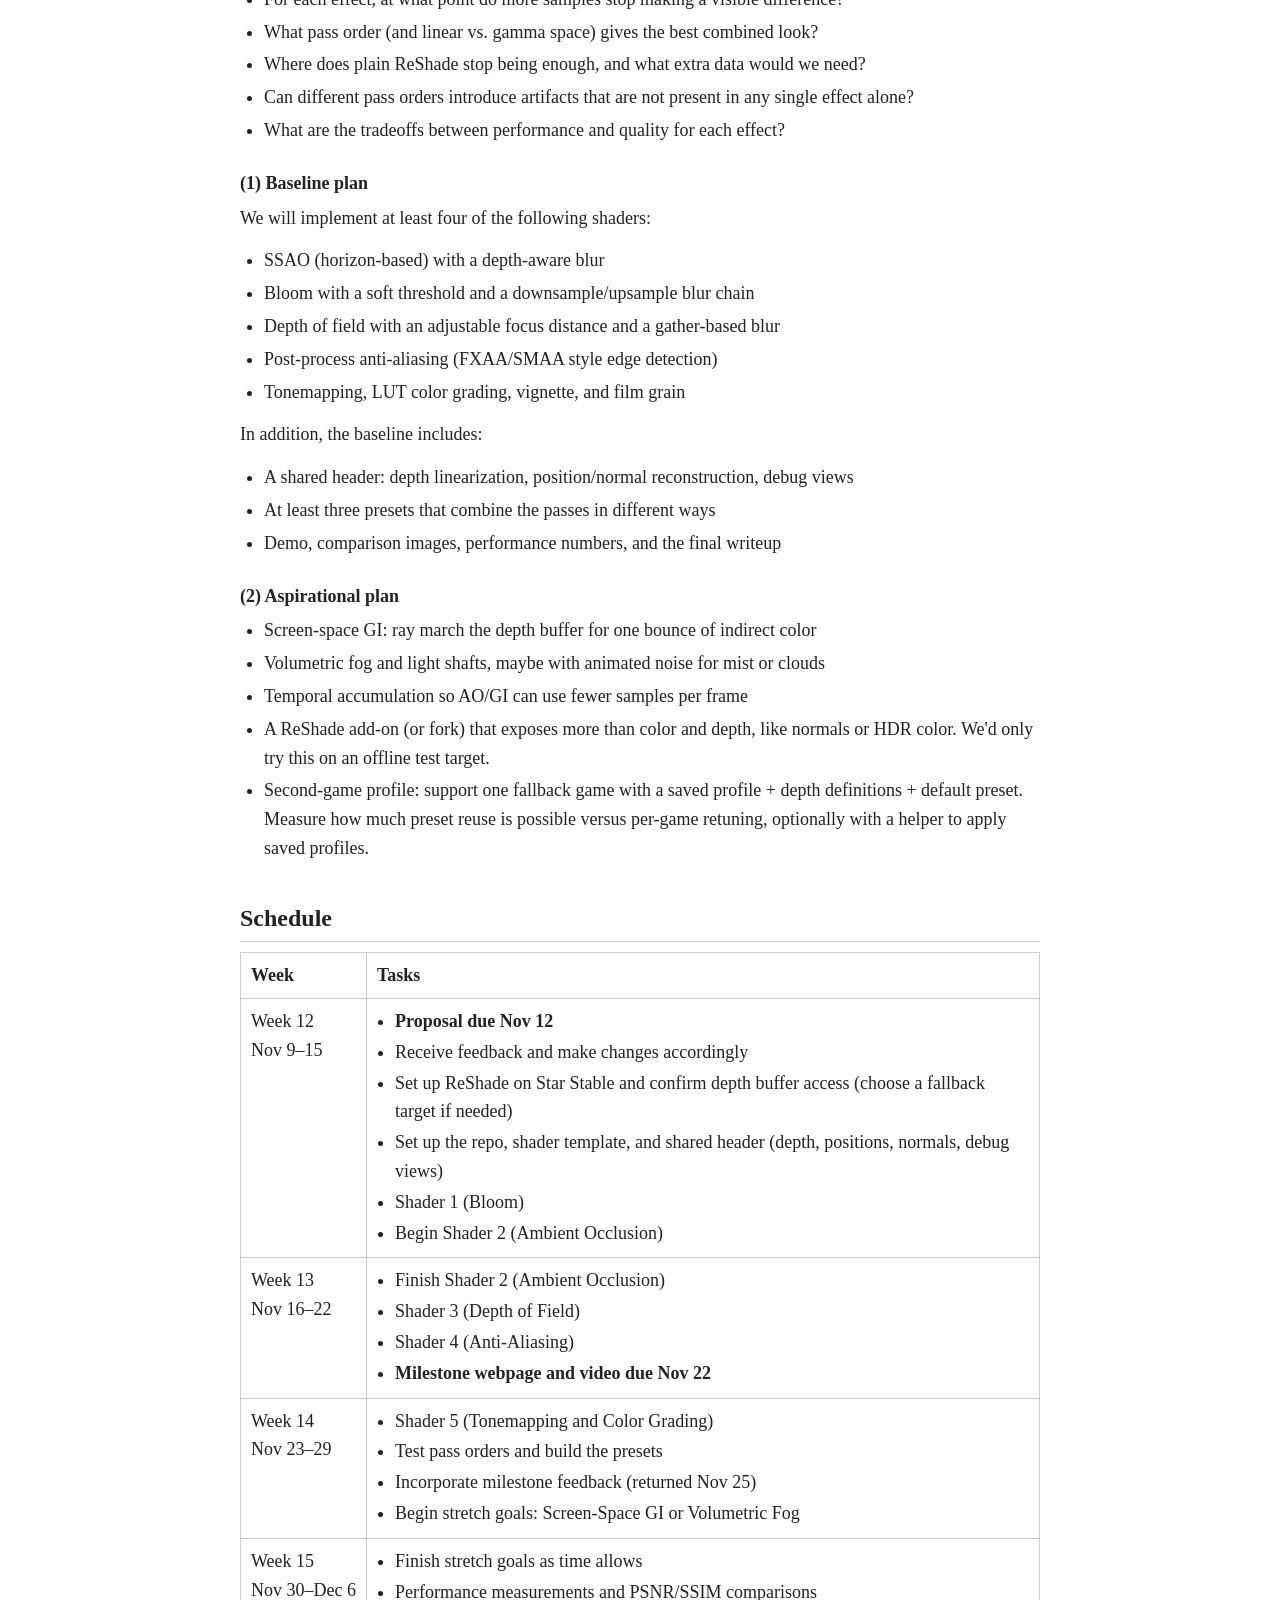
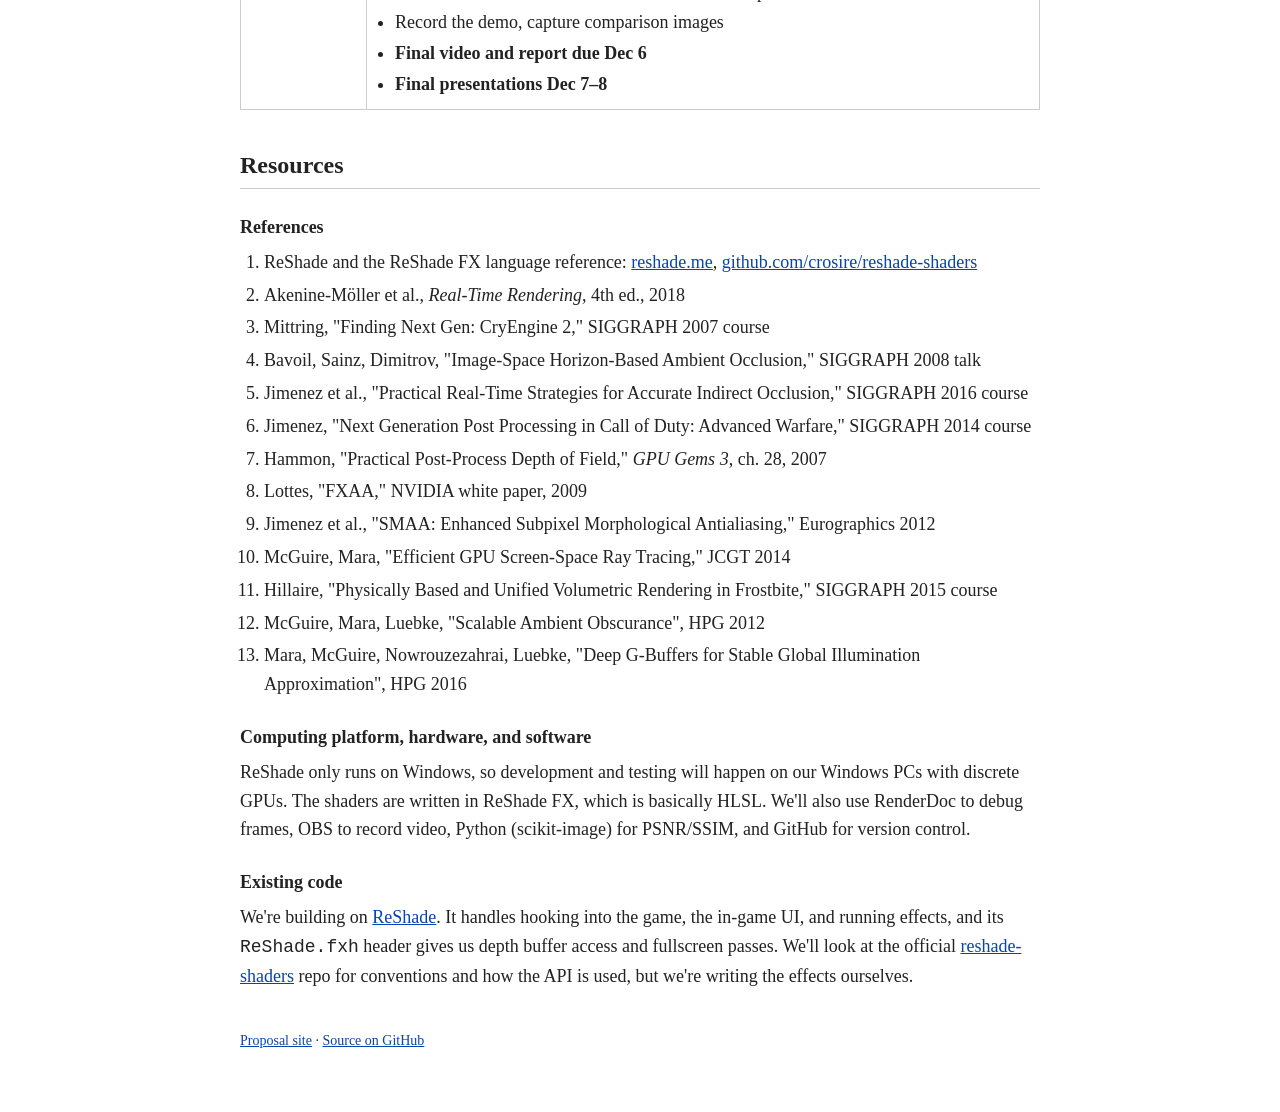
==== commit 5c6922db: "fix: update proposal due date" ====
--- a/index.html
+++ b/index.html
@@ -140,7 +140,8 @@
               <td>Week 12<br />Nov 9–15</td>
               <td>
                 <ul>
-                  <li><strong>Proposal due Nov 10</strong></li>
+                  <li><strong>Proposal due Nov 12</strong></li>
+                  <li>Receive feedback and make changes accordingly</li>
                   <li>Set up ReShade on Star Stable and confirm depth buffer access (choose a fallback target if needed)</li>
                   <li>Set up the repo, shader template, and shared header (depth, positions, normals, debug views)</li>
                   <li>Shader 1 (Bloom)</li>
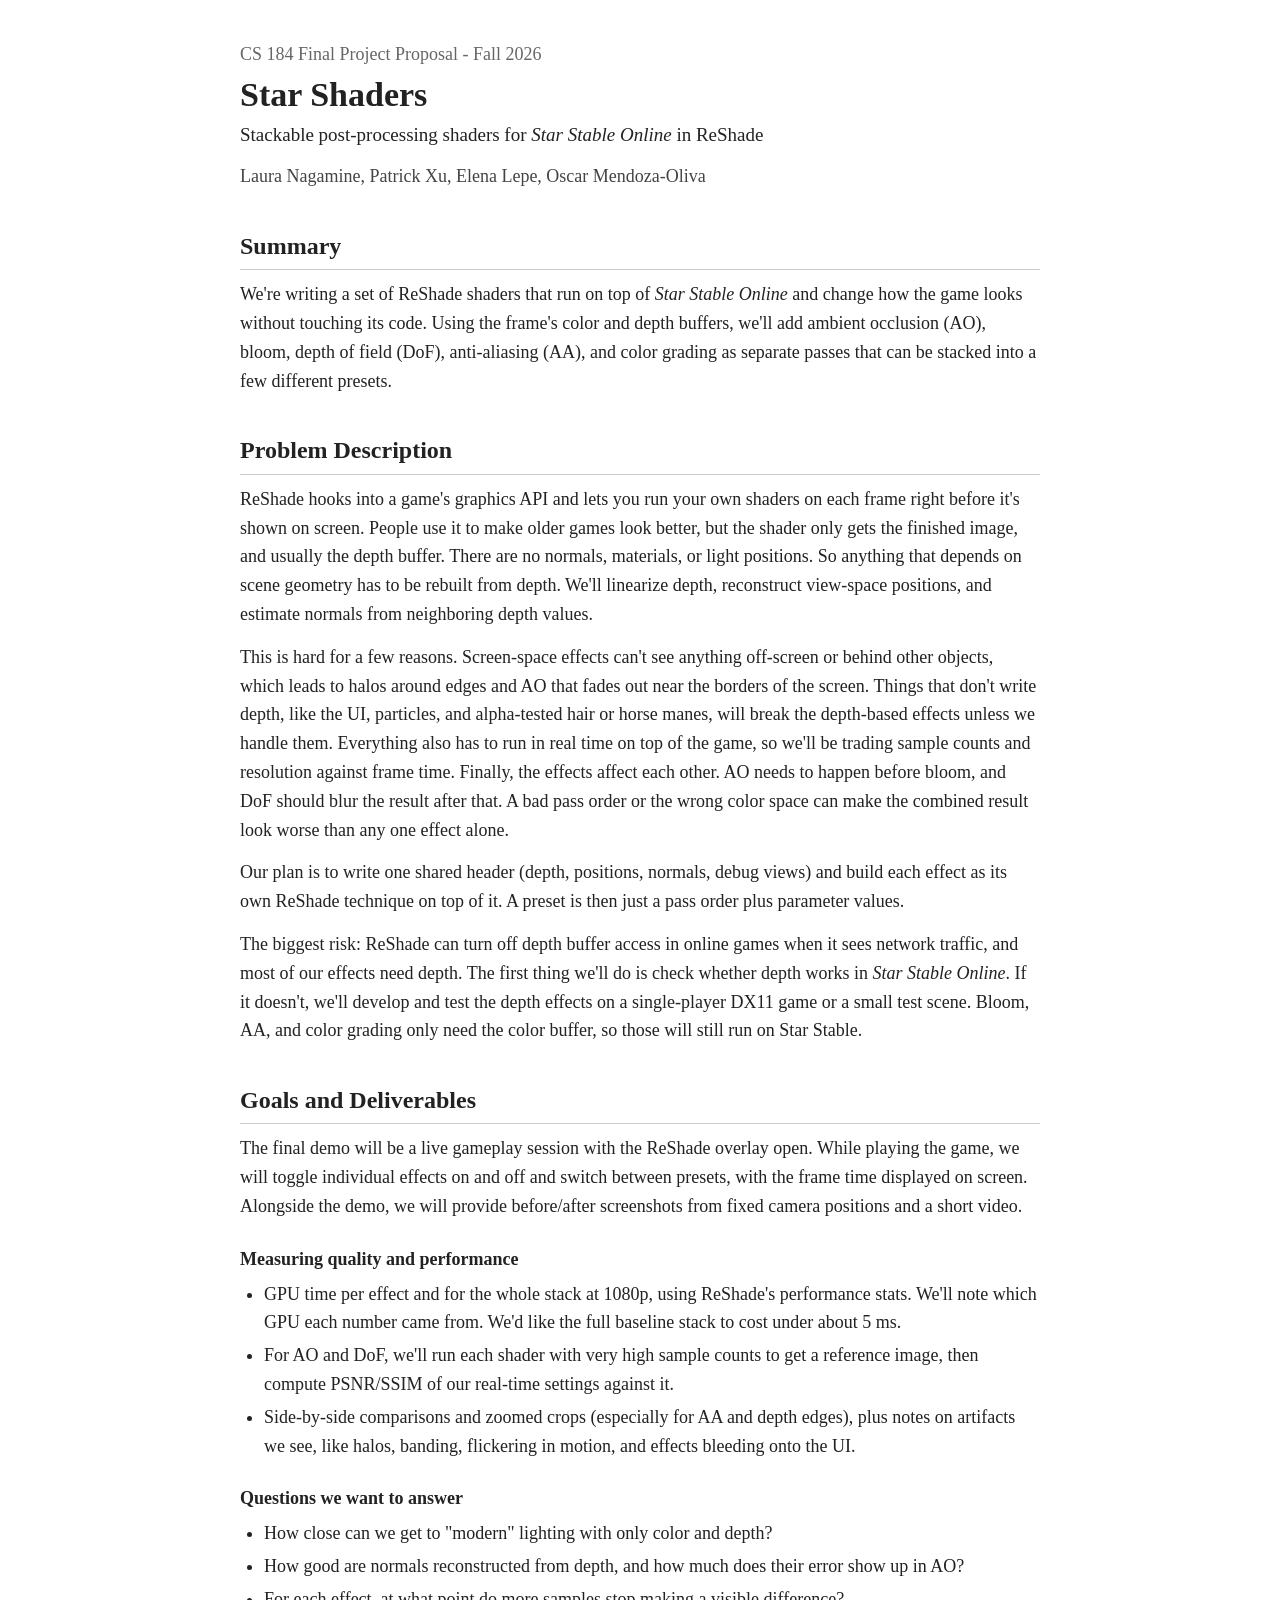
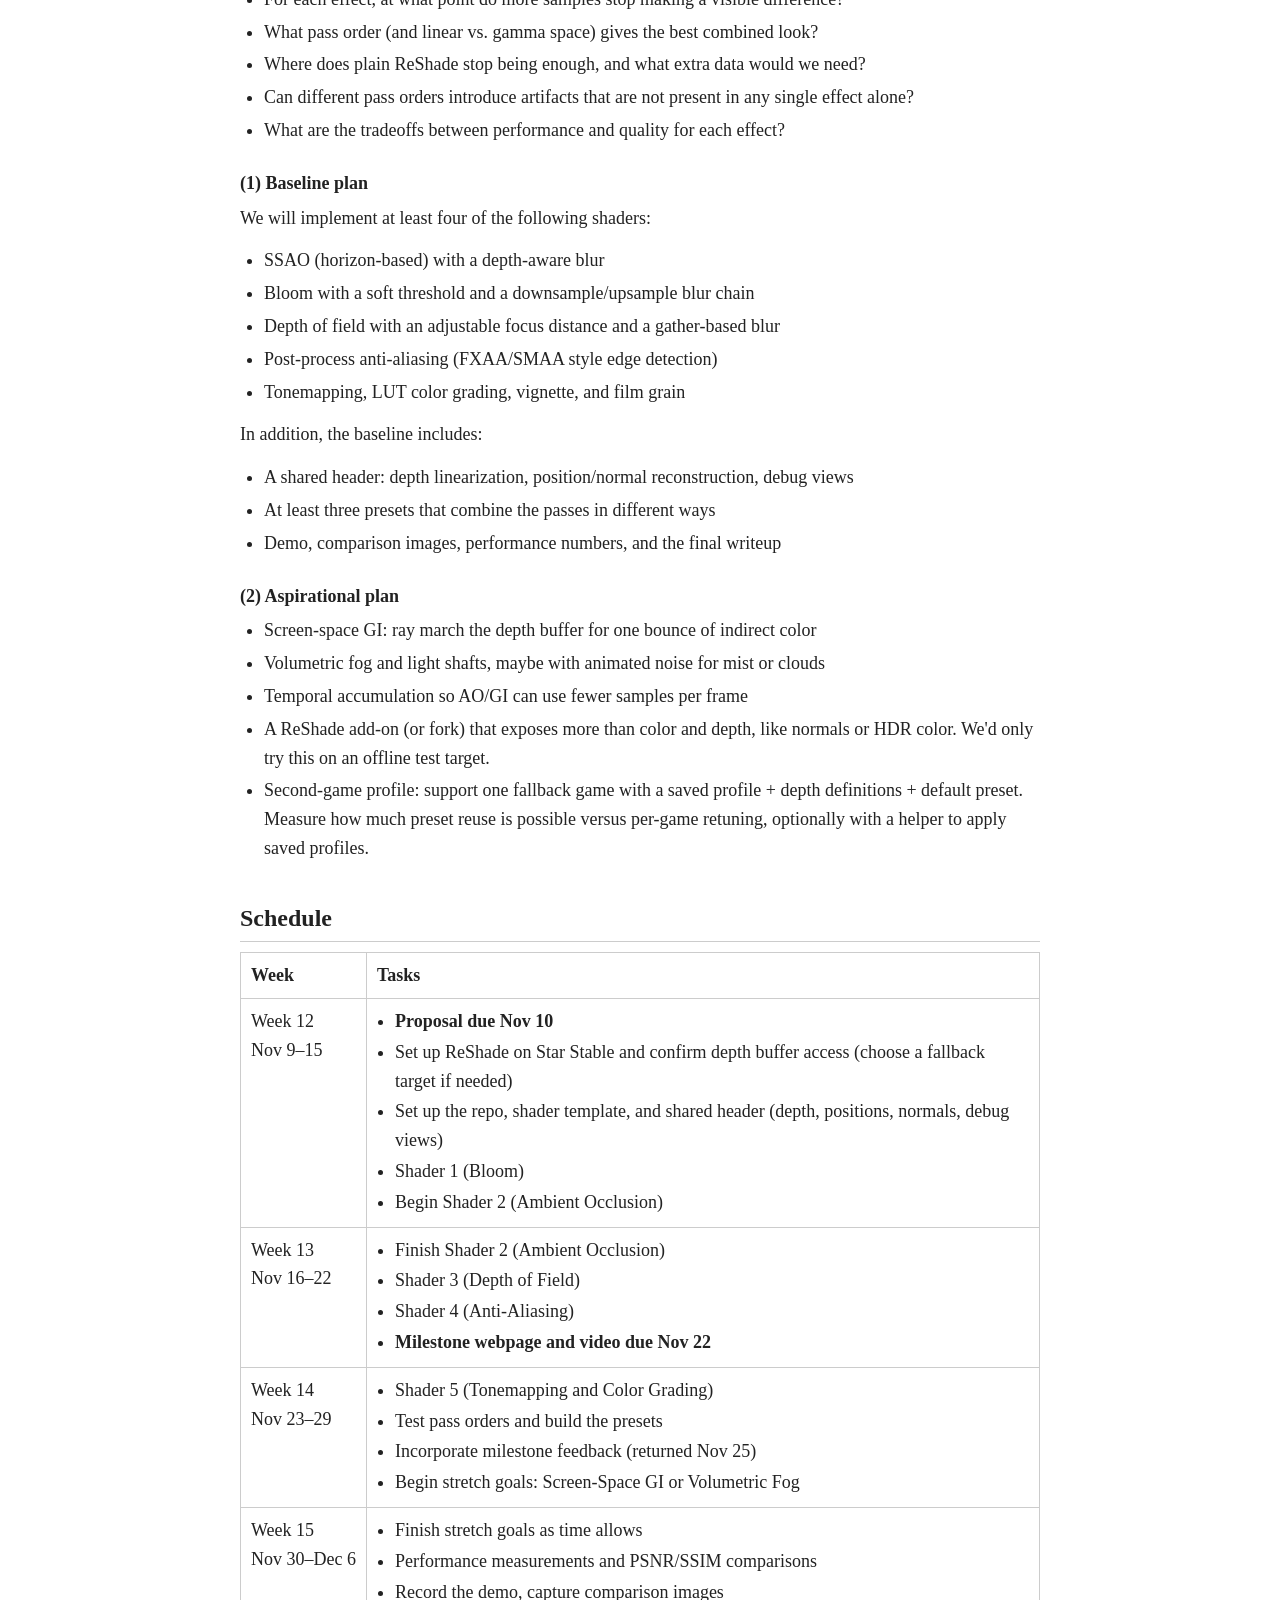
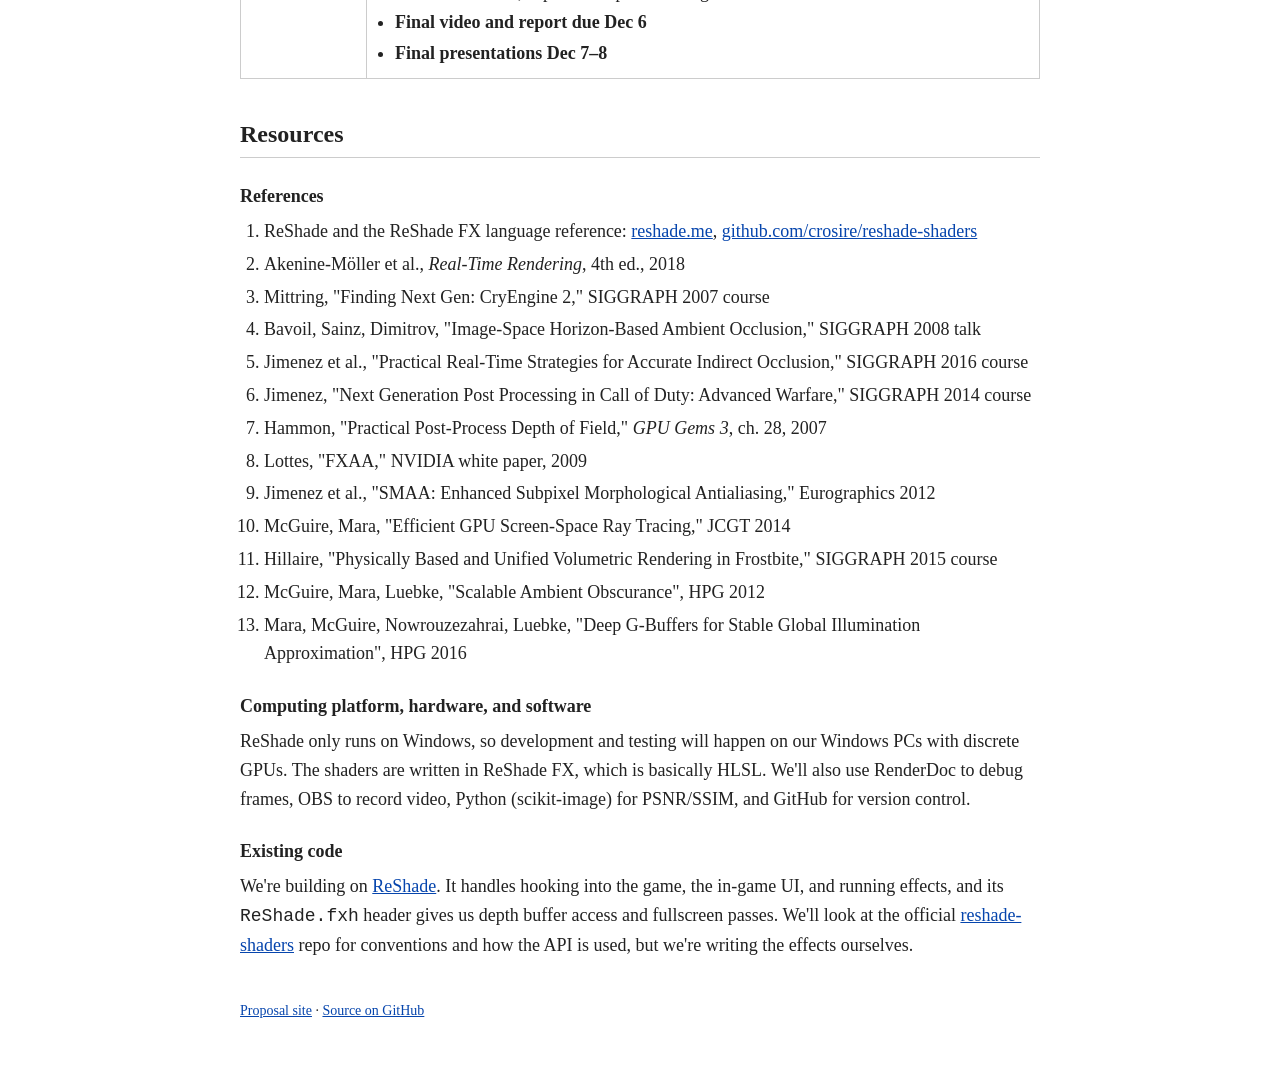
==== commit fb5a0234: "docs: fix source code permalink" ====
--- a/index.html
+++ b/index.html
@@ -140,8 +140,7 @@
               <td>Week 12<br />Nov 9–15</td>
               <td>
                 <ul>
-                  <li><strong>Proposal due Nov 12</strong></li>
-                  <li>Receive feedback and make changes accordingly</li>
+                  <li><strong>Proposal due Nov 10</strong></li>
                   <li>Set up ReShade on Star Stable and confirm depth buffer access (choose a fallback target if needed)</li>
                   <li>Set up the repo, shader template, and shared header (depth, positions, normals, debug views)</li>
                   <li>Shader 1 (Bloom)</li>
@@ -230,7 +229,7 @@
       <footer>
         <a href="https://paxin1.github.io/cs184-final-project/">Proposal site</a>
         ·
-        <a href="https://github.com/paxin1/cs184-final-project">Source on GitHub</a>
+        <a href="https://github.com/lauranagamine1/cs184-star-shaders">Source on GitHub</a>
       </footer>
     </div>
   </body>
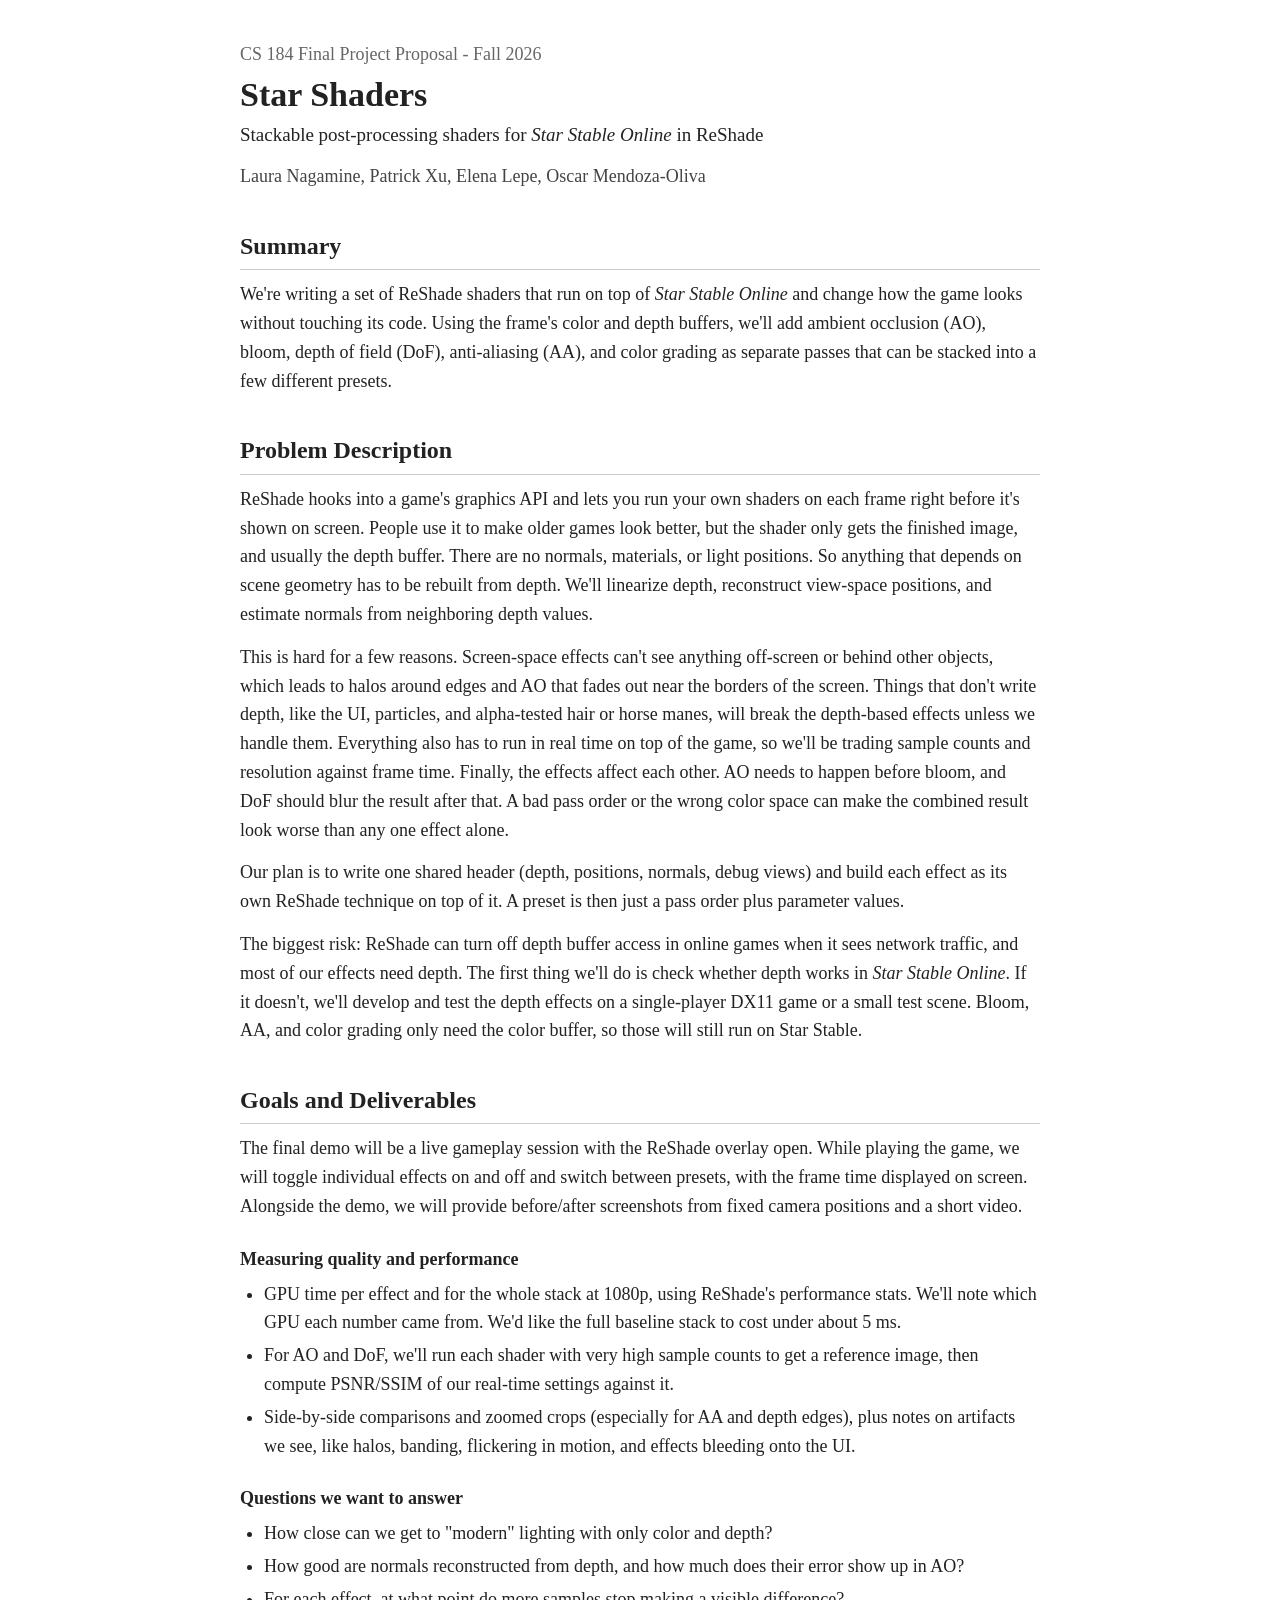
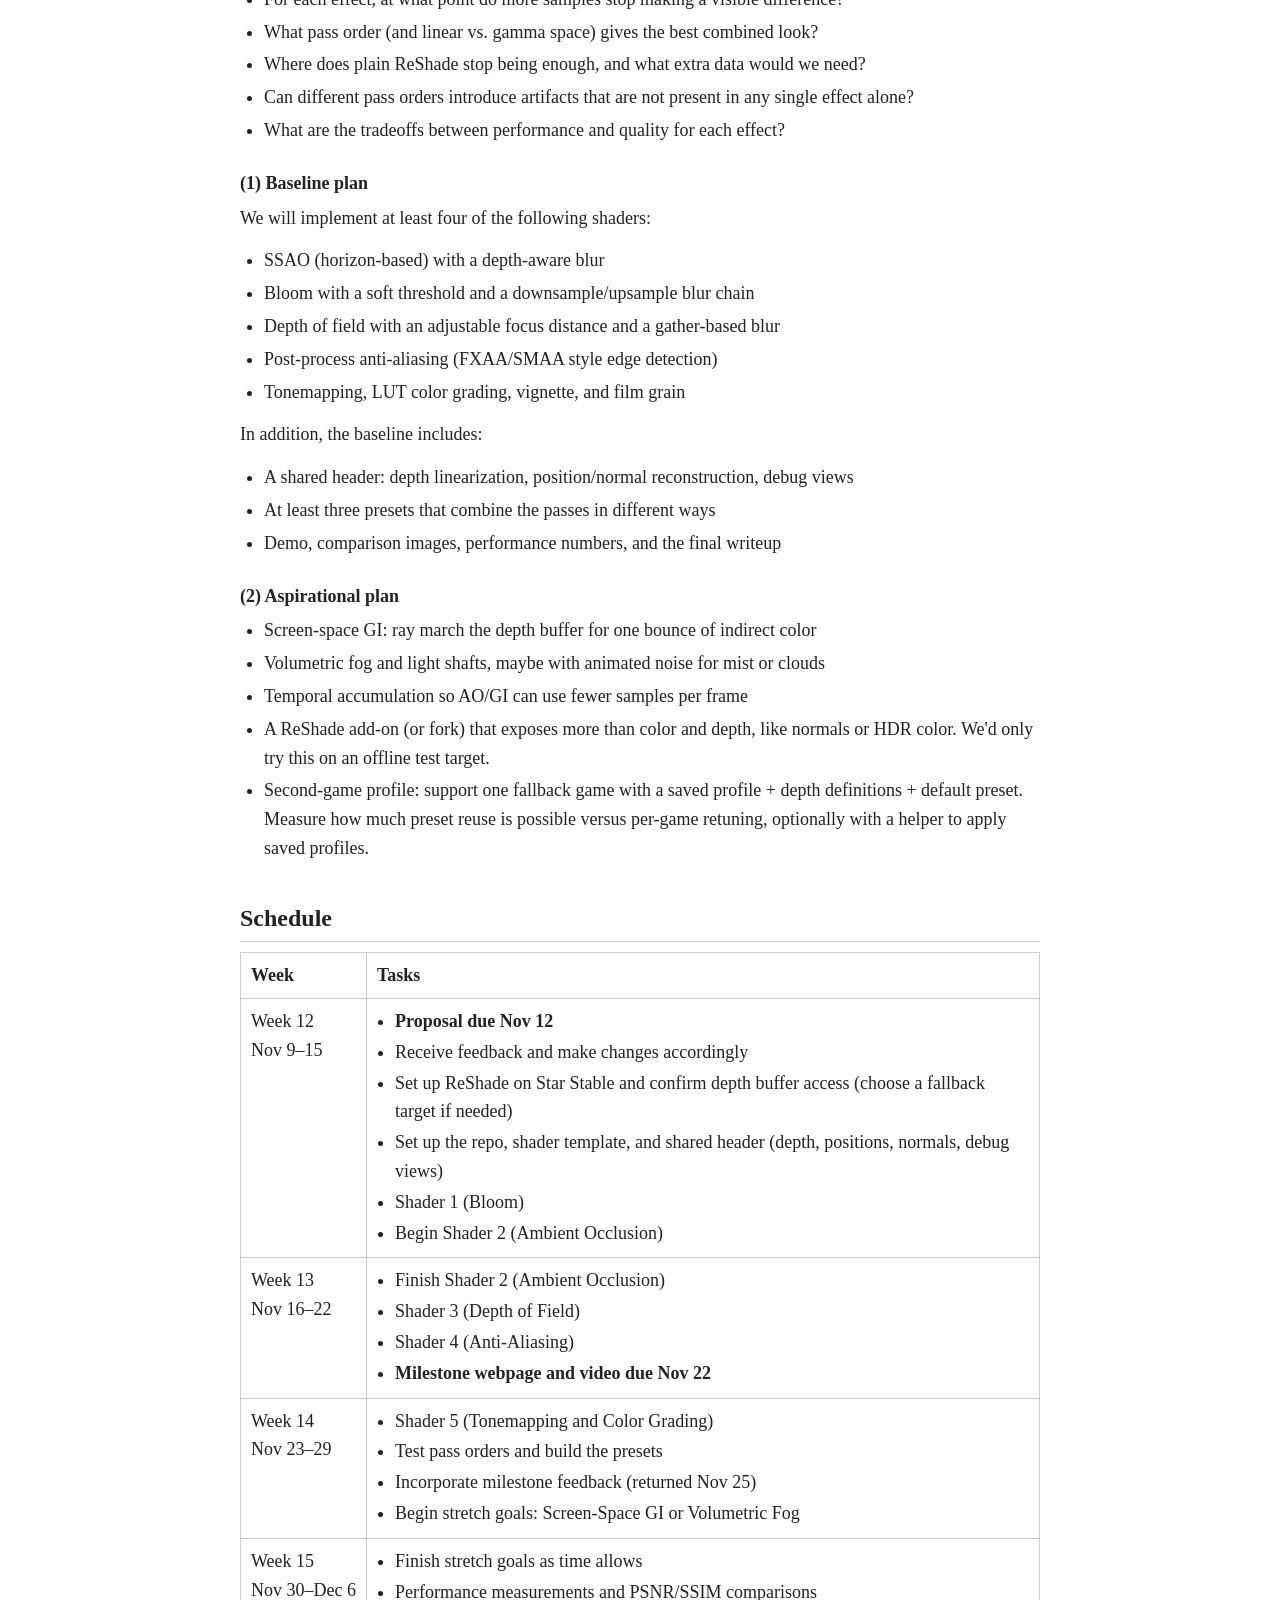
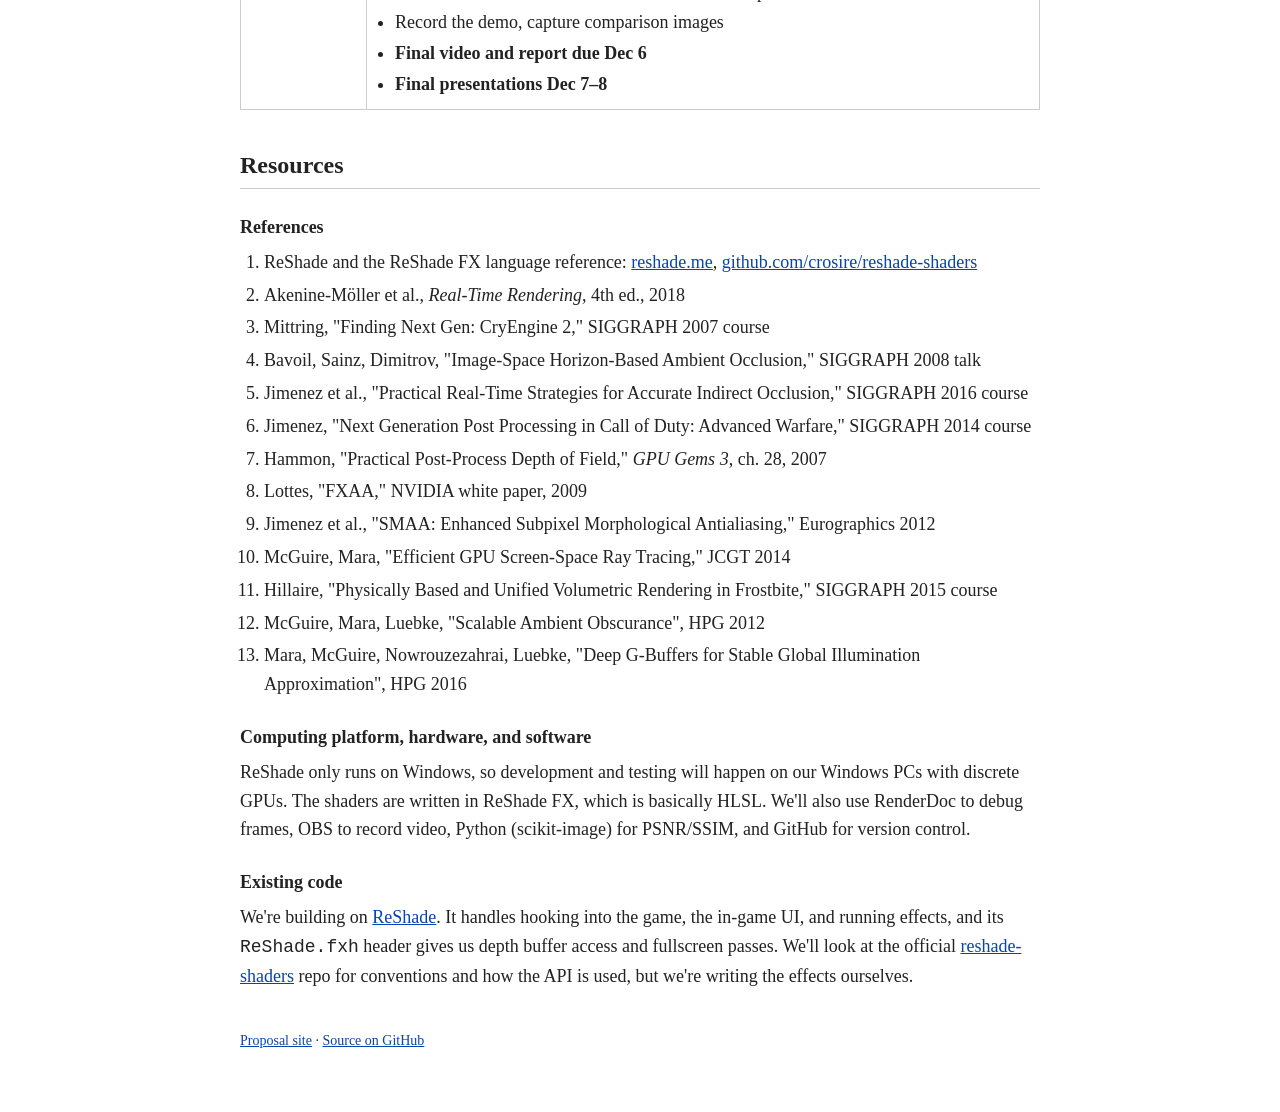
==== commit a5a8b02d: "Merge branch 'main' of github.com:paxin1/cs184-final-project" ====
--- a/index.html
+++ b/index.html
@@ -140,7 +140,8 @@
               <td>Week 12<br />Nov 9–15</td>
               <td>
                 <ul>
-                  <li><strong>Proposal due Nov 10</strong></li>
+                  <li><strong>Proposal due Nov 12</strong></li>
+                  <li>Receive feedback and make changes accordingly</li>
                   <li>Set up ReShade on Star Stable and confirm depth buffer access (choose a fallback target if needed)</li>
                   <li>Set up the repo, shader template, and shared header (depth, positions, normals, debug views)</li>
                   <li>Shader 1 (Bloom)</li>
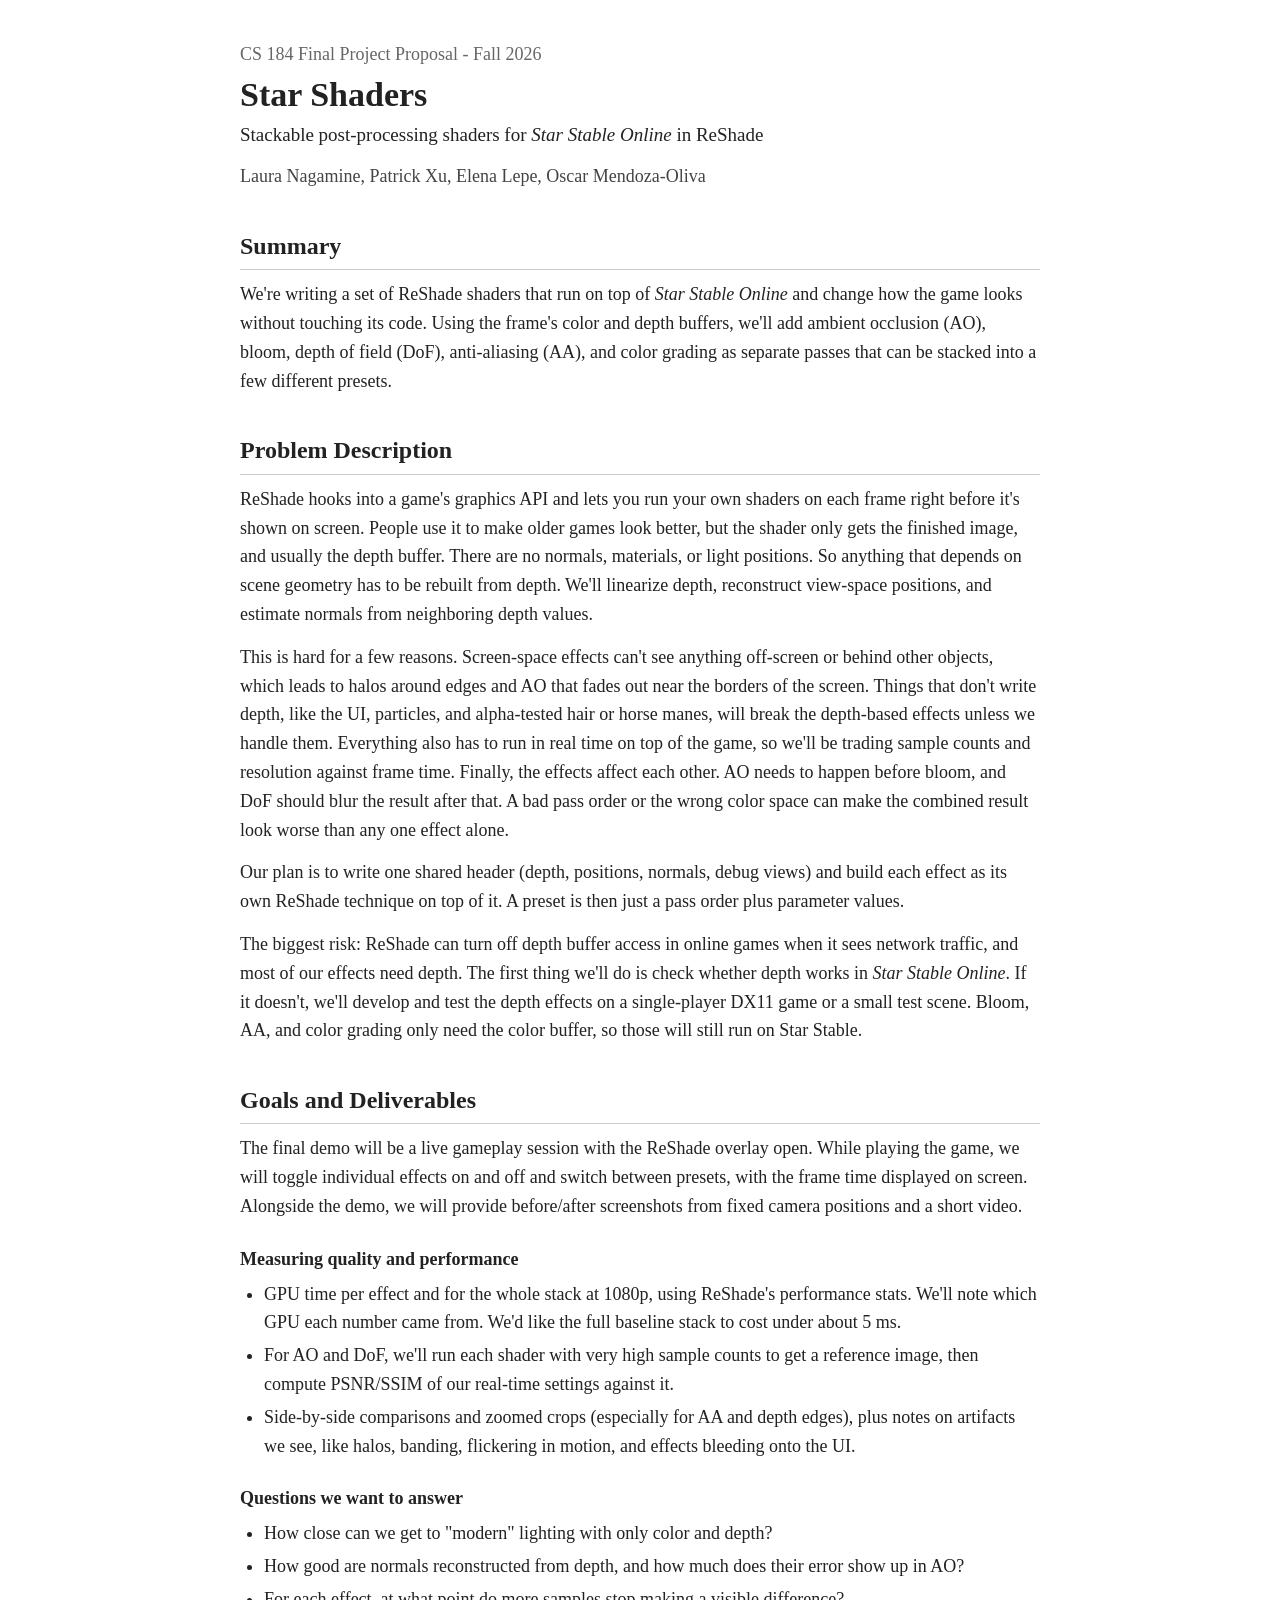
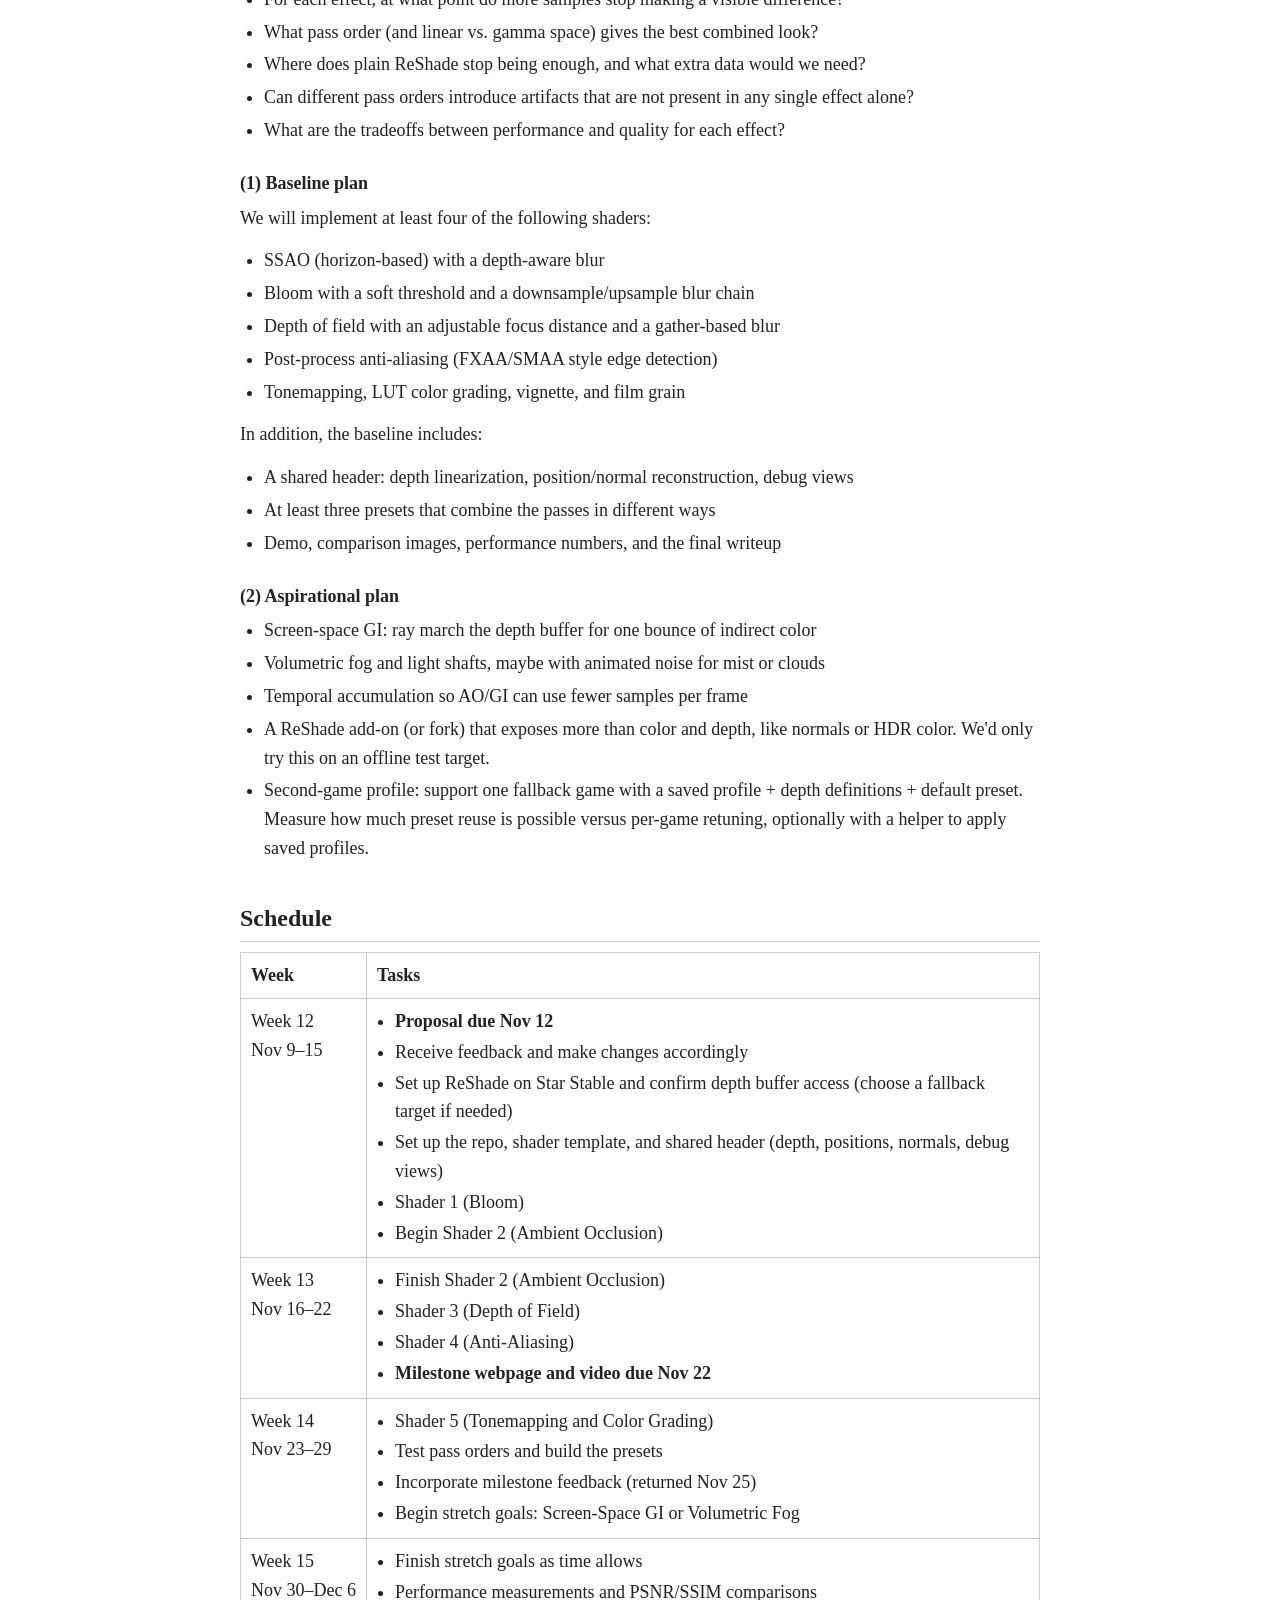
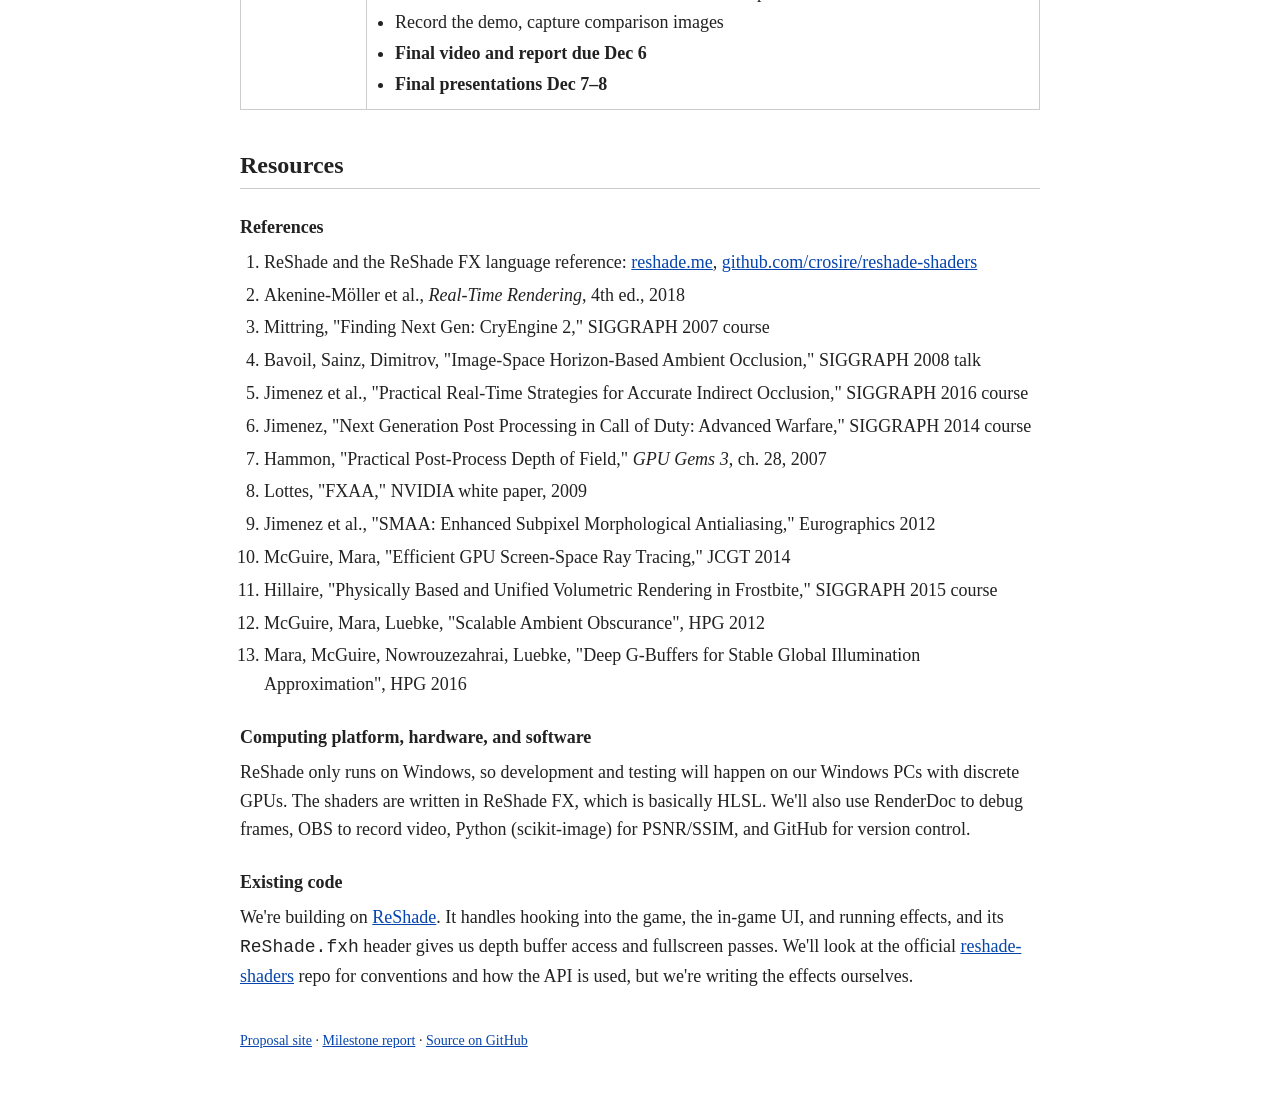
==== commit 0ba33b1e: "docs: add permalink to milestone report on proposal page" ====
--- a/index.html
+++ b/index.html
@@ -230,6 +230,8 @@
       <footer>
         <a href="https://paxin1.github.io/cs184-final-project/">Proposal site</a>
         ·
+        <a href="milestone/">Milestone report</a>
+        ·
         <a href="https://github.com/lauranagamine1/cs184-star-shaders">Source on GitHub</a>
       </footer>
     </div>
